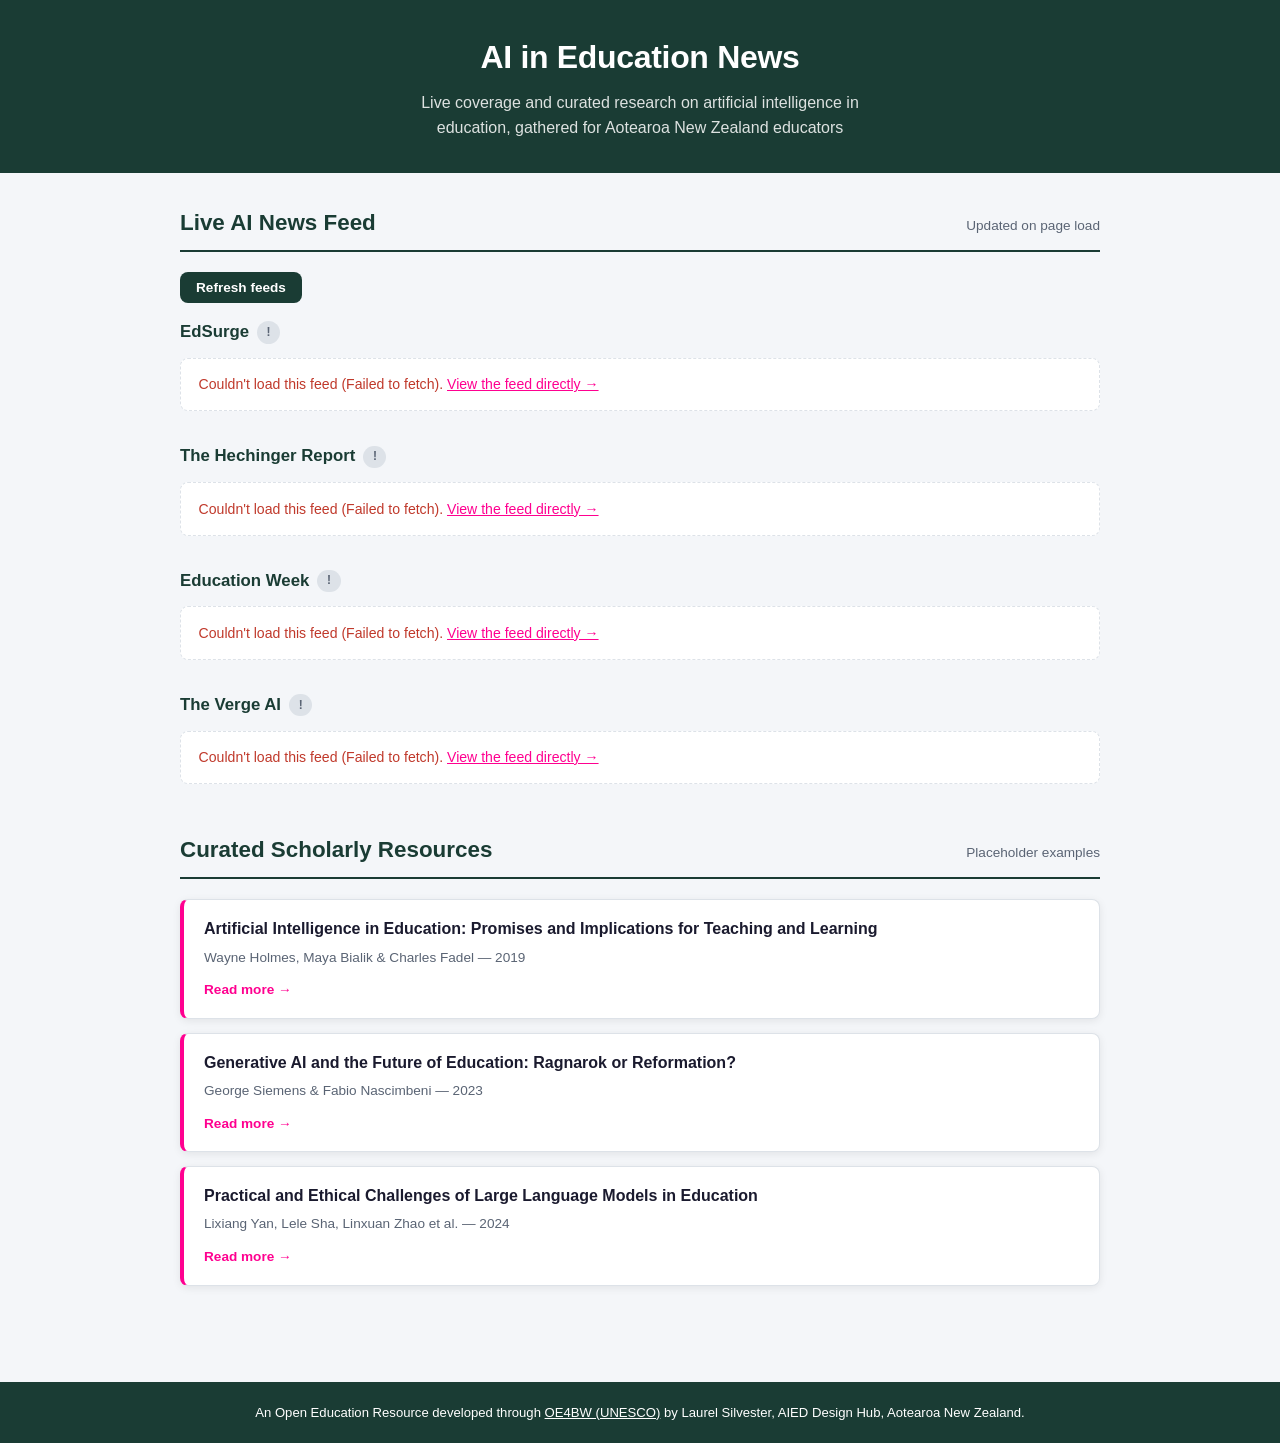
==== ai-news.html @ e760ace3 "Remove back to matchmaker link from AI news page" ====
<!DOCTYPE html>
<html lang="en">
<head>
<meta charset="UTF-8" />
<meta name="viewport" content="width=device-width, initial-scale=1.0" />
<title>AIED Design Hub: AI in Education News</title>
<style>
  *, *::before, *::after {
    box-sizing: border-box;
    margin: 0;
    padding: 0;
  }

  :root {
    --primary:       #1a3c34;
    --primary-hover: #234f45;
    --accent:        #ff0090;
    --accent-hover:  #d1007a;
    --bg:            #f4f6f9;
    --card-bg:       #ffffff;
    --text:          #1a1a2e;
    --text-muted:    #5a6474;
    --border:        #dde2e8;
    --radius:        8px;
    --shadow:        0 2px 8px rgba(0, 0, 0, 0.08);
  }

  body {
    font-family: -apple-system, BlinkMacSystemFont, "Segoe UI", Roboto, sans-serif;
    background: var(--bg);
    color: var(--text);
    line-height: 1.6;
    min-height: 100vh;
    display: flex;
    flex-direction: column;
  }

  /* === Header === */
  header {
    background: var(--primary);
    color: white;
    padding: 2rem 1.25rem;
    text-align: center;
  }

  .header-inner {
    max-width: 960px;
    margin: 0 auto;
  }

  h1 {
    font-size: 2rem;
    font-weight: 700;
    letter-spacing: -0.01em;
    margin-bottom: 0.4rem;
  }

  .tagline {
    font-size: 1rem;
    opacity: 0.85;
    max-width: 56ch;
    margin: 0 auto;
  }

  /* === Main === */
  main {
    max-width: 960px;
    width: 100%;
    margin: 0 auto;
    padding: 2rem 1.25rem 3rem;
    flex: 1;
  }

  section.block {
    margin-bottom: 3rem;
  }

  .block-header {
    display: flex;
    align-items: baseline;
    justify-content: space-between;
    flex-wrap: wrap;
    gap: 0.5rem;
    margin-bottom: 1.25rem;
    border-bottom: 2px solid var(--primary);
    padding-bottom: 0.6rem;
  }

  .block-header h2 {
    font-size: 1.4rem;
    color: var(--primary);
  }

  .block-sub {
    font-size: 0.85rem;
    color: var(--text-muted);
  }

  /* === Feed status === */
  .feed-status {
    font-size: 0.85rem;
    color: var(--text-muted);
    margin-bottom: 1rem;
  }

  .refresh-btn {
    background: var(--primary);
    color: white;
    border: none;
    border-radius: var(--radius);
    padding: 0.5rem 1rem;
    font-size: 0.85rem;
    font-weight: 600;
    cursor: pointer;
    transition: background 0.15s;
  }

  .refresh-btn:hover {
    background: var(--primary-hover);
  }

  .refresh-btn:disabled {
    opacity: 0.6;
    cursor: default;
  }

  /* === Source groups === */
  .source-group {
    margin-bottom: 2rem;
  }

  .source-title {
    font-size: 1.05rem;
    font-weight: 700;
    color: var(--primary);
    margin-bottom: 0.75rem;
    display: flex;
    align-items: center;
    gap: 0.5rem;
  }

  .source-count {
    font-size: 0.75rem;
    font-weight: 600;
    color: var(--text-muted);
    background: var(--border);
    border-radius: 999px;
    padding: 0.1rem 0.6rem;
  }

  .article-list {
    display: flex;
    flex-direction: column;
    gap: 0.75rem;
  }

  .article-card {
    background: var(--card-bg);
    border: 1px solid var(--border);
    border-radius: var(--radius);
    box-shadow: var(--shadow);
    padding: 1rem 1.25rem;
  }

  .article-title {
    font-size: 1rem;
    font-weight: 600;
    margin-bottom: 0.35rem;
  }

  .article-title a {
    color: var(--text);
    text-decoration: none;
  }

  .article-title a:hover {
    color: var(--accent);
    text-decoration: underline;
  }

  .article-meta {
    display: flex;
    flex-wrap: wrap;
    gap: 0.6rem;
    font-size: 0.78rem;
    color: var(--text-muted);
  }

  .article-source {
    font-weight: 600;
    color: var(--primary);
  }

  .article-link {
    font-size: 0.85rem;
    font-weight: 600;
    color: var(--accent);
    text-decoration: none;
  }

  .article-link:hover {
    text-decoration: underline;
  }

  .feed-error, .feed-loading {
    font-size: 0.88rem;
    color: var(--text-muted);
    background: var(--card-bg);
    border: 1px dashed var(--border);
    border-radius: var(--radius);
    padding: 0.9rem 1.1rem;
  }

  .feed-error {
    color: #c0392b;
  }

  .feed-error a {
    color: var(--accent);
  }

  /* === Curated resources === */
  .resource-list {
    display: flex;
    flex-direction: column;
    gap: 0.85rem;
  }

  .resource-card {
    background: var(--card-bg);
    border: 1px solid var(--border);
    border-left: 4px solid var(--accent);
    border-radius: var(--radius);
    box-shadow: var(--shadow);
    padding: 1rem 1.25rem;
  }

  .resource-title {
    font-size: 1rem;
    font-weight: 700;
    margin-bottom: 0.3rem;
  }

  .resource-meta {
    font-size: 0.85rem;
    color: var(--text-muted);
    margin-bottom: 0.5rem;
  }

  .resource-link {
    font-size: 0.85rem;
    font-weight: 600;
    color: var(--accent);
    text-decoration: none;
  }

  .resource-link:hover {
    text-decoration: underline;
  }

  .placeholder-note {
    font-size: 0.8rem;
    color: var(--text-muted);
    margin-top: 0.75rem;
    font-style: italic;
  }

  /* === Footer === */
  footer {
    background: var(--primary);
    color: white;
    text-align: center;
    padding: 1.25rem;
    font-size: 0.82rem;
  }

  footer a {
    color: white;
  }

  .back-link {
    display: inline-block;
    margin-top: 0.5rem;
  }
</style>
</head>
<body>
  <header>
    <div class="header-inner">
      <h1>AI in Education News</h1>
      <p class="tagline">Live coverage and curated research on artificial intelligence in education, gathered for Aotearoa New Zealand educators</p>
    </div>
  </header>

  <main>
    <section class="block" aria-label="Live AI news feed">
      <div class="block-header">
        <h2>Live AI News Feed</h2>
        <span class="block-sub">Updated on page load</span>
      </div>
      <div class="feed-status" id="feed-status">
        <button class="refresh-btn" id="refresh-btn" type="button">Refresh feeds</button>
      </div>
      <div id="feeds-container"></div>
    </section>

    <section class="block" aria-label="Curated scholarly resources">
      <div class="block-header">
        <h2>Curated Scholarly Resources</h2>
        <span class="block-sub">Placeholder examples</span>
      </div>
      <div class="resource-list">
        <article class="resource-card">
          <h3 class="resource-title">Artificial Intelligence in Education: Promises and Implications for Teaching and Learning</h3>
          <p class="resource-meta">Wayne Holmes, Maya Bialik &amp; Charles Fadel — 2019</p>
          <a class="resource-link" href="https://www.researchgate.net/publication/338236306" target="_blank" rel="noopener noreferrer">Read more &rarr;</a>
        </article>
        <article class="resource-card">
          <h3 class="resource-title">Generative AI and the Future of Education: Ragnarok or Reformation?</h3>
          <p class="resource-meta">George Siemens &amp; Fabio Nascimbeni — 2023</p>
          <a class="resource-link" href="https://doi.org/10.1007/s10758-023-09652-3" target="_blank" rel="noopener noreferrer">Read more &rarr;</a>
        </article>
        <article class="resource-card">
          <h3 class="resource-title">Practical and Ethical Challenges of Large Language Models in Education</h3>
          <p class="resource-meta">Lixiang Yan, Lele Sha, Linxuan Zhao et al. — 2024</p>
          <a class="resource-link" href="https://doi.org/10.1111/bjet.13370" target="_blank" rel="noopener noreferrer">Read more &rarr;</a>
        </article>
      </div>
    </section>
  </main>

  <footer>
    <p>
      An Open Education Resource developed through
      <a href="https://www.oe4bw.org" target="_blank" rel="noopener noreferrer">OE4BW (UNESCO)</a>
      by Laurel Silvester, AIED Design Hub, Aotearoa New Zealand.
    </p>
  </footer>

  <script>
    const RSS2JSON_ENDPOINT = "https://api.rss2json.com/v1/api.json?rss_url=";
    const ARTICLES_PER_SOURCE = 5;

    const FEEDS = [
      { name: "EdSurge", url: "https://www.edsurge.com/articles_rss" },
      { name: "The Hechinger Report", url: "https://hechingerreport.org/feed/" },
      { name: "Education Week", url: "https://www.edweek.org/feed.rss" },
      { name: "The Verge AI", url: "https://www.theverge.com/rss/ai-artificial-intelligence/index.xml" }
    ];

    const container = document.getElementById("feeds-container");
    const statusEl = document.getElementById("feed-status");
    const refreshBtn = document.getElementById("refresh-btn");

    function escapeHtml(str) {
      const div = document.createElement("div");
      div.textContent = str || "";
      return div.innerHTML;
    }

    function formatDate(pubDate) {
      const d = new Date(pubDate);
      if (isNaN(d.getTime())) return "";
      return d.toLocaleDateString("en-NZ", { day: "numeric", month: "short", year: "numeric" });
    }

    function renderSourcePlaceholder(source) {
      const group = document.createElement("div");
      group.className = "source-group";
      group.id = `source-${cssId(source.name)}`;
      group.innerHTML = `
        <div class="source-title">${escapeHtml(source.name)} <span class="source-count" data-count>&hellip;</span></div>
        <div class="feed-loading" data-state>Loading latest articles&hellip;</div>
      `;
      return group;
    }

    function cssId(name) {
      return name.toLowerCase().replace(/[^a-z0-9]+/g, "-");
    }

    async function loadFeed(source) {
      const group = document.getElementById(`source-${cssId(source.name)}`);
      const stateEl = group.querySelector("[data-state]");
      const countEl = group.querySelector("[data-count]");

      try {
        const apiUrl = RSS2JSON_ENDPOINT + encodeURIComponent(source.url);
        const res = await fetch(apiUrl);
        if (!res.ok) throw new Error(`HTTP ${res.status}`);
        const data = await res.json();

        if (data.status !== "ok" || !Array.isArray(data.items)) {
          throw new Error(data.message || "Feed unavailable");
        }

        const items = data.items.slice(0, ARTICLES_PER_SOURCE);

        if (items.length === 0) {
          stateEl.className = "feed-error";
          stateEl.textContent = "No articles found in this feed right now.";
          countEl.textContent = "0";
          return;
        }

        countEl.textContent = String(items.length);

        const list = document.createElement("div");
        list.className = "article-list";
        list.innerHTML = items.map(item => `
          <article class="article-card">
            <h3 class="article-title"><a href="${escapeHtml(item.link)}" target="_blank" rel="noopener noreferrer">${escapeHtml(item.title)}</a></h3>
            <div class="article-meta">
              <span class="article-source">${escapeHtml(source.name)}</span>
              <span>${escapeHtml(formatDate(item.pubDate))}</span>
              <a class="article-link" href="${escapeHtml(item.link)}" target="_blank" rel="noopener noreferrer">Read more &rarr;</a>
            </div>
          </article>
        `).join("");

        stateEl.replaceWith(list);
      } catch (err) {
        countEl.textContent = "!";
        stateEl.className = "feed-error";
        stateEl.innerHTML = `Couldn't load this feed (${escapeHtml(err.message)}). <a href="${escapeHtml(source.url)}" target="_blank" rel="noopener noreferrer">View the feed directly &rarr;</a>`;
      }
    }

    async function loadAllFeeds() {
      refreshBtn.disabled = true;
      refreshBtn.textContent = "Loading…";
      container.innerHTML = "";

      FEEDS.forEach(source => container.appendChild(renderSourcePlaceholder(source)));

      await Promise.all(FEEDS.map(loadFeed));

      refreshBtn.disabled = false;
      refreshBtn.textContent = "Refresh feeds";
    }

    refreshBtn.addEventListener("click", loadAllFeeds);
    window.addEventListener("DOMContentLoaded", loadAllFeeds);
  </script>
</body>
</html>
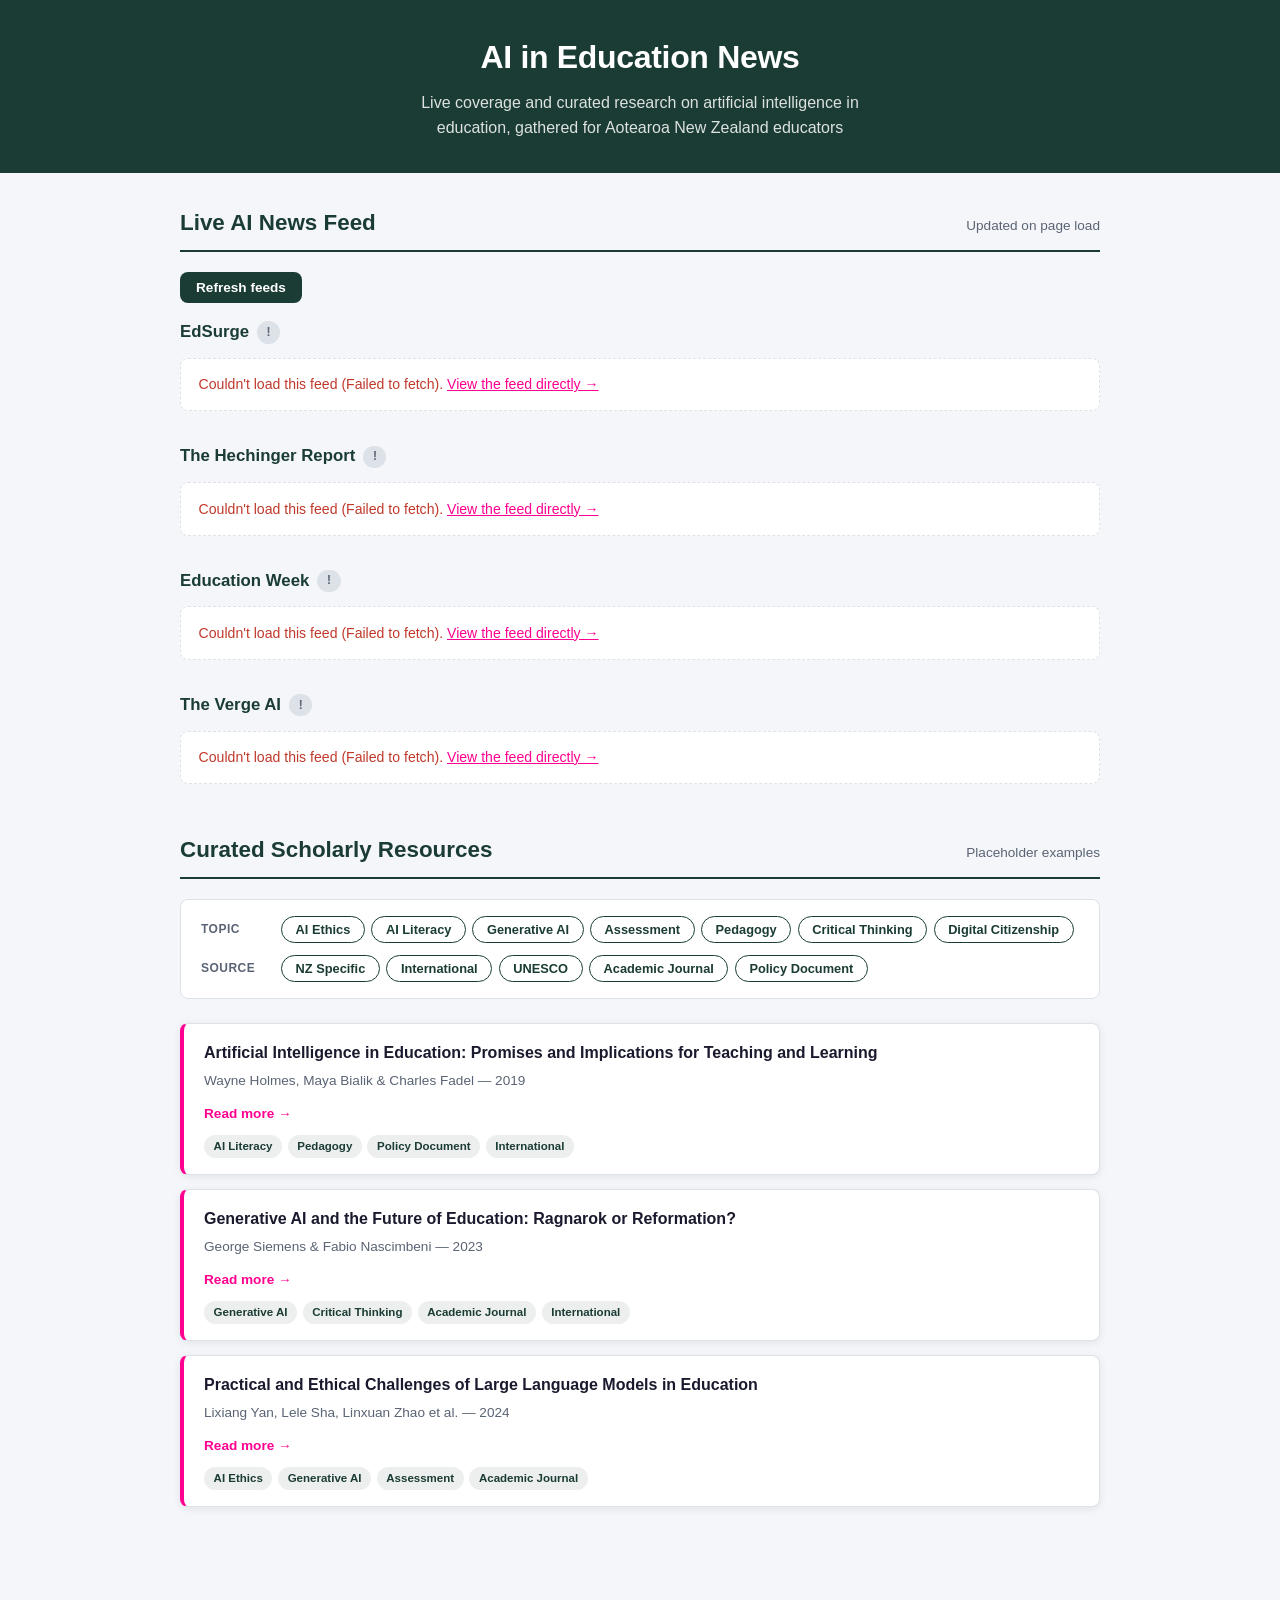
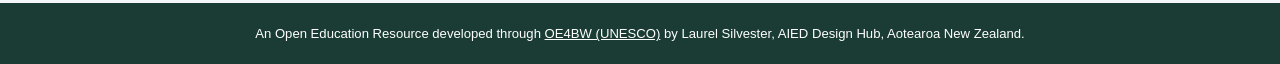
==== commit ea4fdb62: "Add tag-based filter to scholarly resources" ====
--- a/ai-news.html
+++ b/ai-news.html
@@ -220,6 +220,78 @@
   }
 
   /* === Curated resources === */
+  .tag-filter-bar {
+    background: var(--card-bg);
+    border: 1px solid var(--border);
+    border-radius: var(--radius);
+    padding: 1rem 1.25rem;
+    margin-bottom: 1.5rem;
+    display: flex;
+    flex-direction: column;
+    gap: 0.75rem;
+  }
+
+  .tag-group {
+    display: flex;
+    flex-wrap: wrap;
+    align-items: center;
+    gap: 0.5rem;
+  }
+
+  .tag-group-label {
+    font-size: 0.75rem;
+    font-weight: 700;
+    color: var(--text-muted);
+    text-transform: uppercase;
+    letter-spacing: 0.04em;
+    min-width: 4.5rem;
+  }
+
+  .tag-buttons {
+    display: flex;
+    flex-wrap: wrap;
+    gap: 0.4rem;
+  }
+
+  .tag-btn {
+    background: white;
+    border: 1.5px solid var(--primary);
+    color: var(--primary);
+    border-radius: 999px;
+    padding: 0.3rem 0.85rem;
+    font-size: 0.8rem;
+    font-weight: 600;
+    cursor: pointer;
+    transition: background 0.15s, color 0.15s, border-color 0.15s;
+  }
+
+  .tag-btn:hover {
+    background: rgba(26, 60, 52, 0.08);
+  }
+
+  .tag-btn.active {
+    background: var(--accent);
+    border-color: var(--accent);
+    color: white;
+  }
+
+  .tag-btn.active:hover {
+    background: var(--accent-hover);
+    border-color: var(--accent-hover);
+  }
+
+  .clear-tags-btn {
+    align-self: flex-start;
+    background: none;
+    border: none;
+    color: var(--accent);
+    font-size: 0.8rem;
+    font-weight: 600;
+    cursor: pointer;
+    padding: 0;
+    text-decoration: underline;
+  }
+
   .resource-list {
     display: flex;
     flex-direction: column;
@@ -258,11 +330,29 @@
     text-decoration: underline;
   }
 
-  .placeholder-note {
-    font-size: 0.8rem;
-    color: var(--text-muted);
-    margin-top: 0.75rem;
-    font-style: italic;
+  .resource-tags {
+    display: flex;
+    flex-wrap: wrap;
+    gap: 0.35rem;
+    margin-top: 0.6rem;
+  }
+
+  .resource-tag {
+    font-size: 0.72rem;
+    font-weight: 600;
+    color: var(--primary);
+    background: rgba(26, 60, 52, 0.08);
+    border-radius: 999px;
+    padding: 0.15rem 0.6rem;
+  }
+
+  .no-resources {
+    font-size: 0.88rem;
+    color: var(--text-muted);
+    background: var(--card-bg);
+    border: 1px dashed var(--border);
+    border-radius: var(--radius);
+    padding: 0.9rem 1.1rem;
   }
 
   /* === Footer === */
@@ -276,11 +366,6 @@
 
   footer a {
     color: white;
-  }
-
-  .back-link {
-    display: inline-block;
-    margin-top: 0.5rem;
   }
 </style>
 </head>
@@ -309,23 +394,19 @@
         <h2>Curated Scholarly Resources</h2>
         <span class="block-sub">Placeholder examples</span>
       </div>
-      <div class="resource-list">
-        <article class="resource-card">
-          <h3 class="resource-title">Artificial Intelligence in Education: Promises and Implications for Teaching and Learning</h3>
-          <p class="resource-meta">Wayne Holmes, Maya Bialik &amp; Charles Fadel — 2019</p>
-          <a class="resource-link" href="https://www.researchgate.net/publication/338236306" target="_blank" rel="noopener noreferrer">Read more &rarr;</a>
-        </article>
-        <article class="resource-card">
-          <h3 class="resource-title">Generative AI and the Future of Education: Ragnarok or Reformation?</h3>
-          <p class="resource-meta">George Siemens &amp; Fabio Nascimbeni — 2023</p>
-          <a class="resource-link" href="https://doi.org/10.1007/s10758-023-09652-3" target="_blank" rel="noopener noreferrer">Read more &rarr;</a>
-        </article>
-        <article class="resource-card">
-          <h3 class="resource-title">Practical and Ethical Challenges of Large Language Models in Education</h3>
-          <p class="resource-meta">Lixiang Yan, Lele Sha, Linxuan Zhao et al. — 2024</p>
-          <a class="resource-link" href="https://doi.org/10.1111/bjet.13370" target="_blank" rel="noopener noreferrer">Read more &rarr;</a>
-        </article>
+      <div class="tag-filter-bar" aria-label="Filter resources by tag">
+        <div class="tag-group">
+          <span class="tag-group-label">Topic</span>
+          <div class="tag-buttons" id="topic-tag-buttons"></div>
+        </div>
+        <div class="tag-group">
+          <span class="tag-group-label">Source</span>
+          <div class="tag-buttons" id="source-tag-buttons"></div>
+        </div>
+        <button class="clear-tags-btn" id="clear-tags-btn" type="button" hidden>Clear filters</button>
       </div>
+      <div class="resource-list" id="resource-list"></div>
+      <p class="no-resources" id="no-resources" hidden>No resources match the selected tags.</p>
     </section>
   </main>
 
@@ -441,6 +522,91 @@
 
     refreshBtn.addEventListener("click", loadAllFeeds);
     window.addEventListener("DOMContentLoaded", loadAllFeeds);
+
+    // === Curated scholarly resources: tag filtering ===
+    const TOPIC_TAGS = ["AI Ethics", "AI Literacy", "Generative AI", "Assessment", "Pedagogy", "Critical Thinking", "Digital Citizenship"];
+    const SOURCE_TAGS = ["NZ Specific", "International", "UNESCO", "Academic Journal", "Policy Document"];
+
+    const RESOURCES = [
+      {
+        title: "Artificial Intelligence in Education: Promises and Implications for Teaching and Learning",
+        meta: "Wayne Holmes, Maya Bialik & Charles Fadel — 2019",
+        link: "https://www.researchgate.net/publication/338236306",
+        tags: ["AI Literacy", "Pedagogy", "Policy Document", "International"]
+      },
+      {
+        title: "Generative AI and the Future of Education: Ragnarok or Reformation?",
+        meta: "George Siemens & Fabio Nascimbeni — 2023",
+        link: "https://doi.org/10.1007/s10758-023-09652-3",
+        tags: ["Generative AI", "Critical Thinking", "Academic Journal", "International"]
+      },
+      {
+        title: "Practical and Ethical Challenges of Large Language Models in Education",
+        meta: "Lixiang Yan, Lele Sha, Linxuan Zhao et al. — 2024",
+        link: "https://doi.org/10.1111/bjet.13370",
+        tags: ["AI Ethics", "Generative AI", "Assessment", "Academic Journal"]
+      }
+    ];
+
+    const selectedTags = new Set();
+    const resourceListEl = document.getElementById("resource-list");
+    const noResourcesEl = document.getElementById("no-resources");
+    const clearTagsBtn = document.getElementById("clear-tags-btn");
+
+    function renderTagButtons(containerId, tags) {
+      const el = document.getElementById(containerId);
+      el.innerHTML = tags.map(tag => `
+        <button type="button" class="tag-btn" data-tag="${escapeHtml(tag)}">${escapeHtml(tag)}</button>
+      `).join("");
+      el.querySelectorAll(".tag-btn").forEach(btn => {
+        btn.addEventListener("click", () => toggleTag(btn.dataset.tag));
+      });
+    }
+
+    function toggleTag(tag) {
+      if (selectedTags.has(tag)) {
+        selectedTags.delete(tag);
+      } else {
+        selectedTags.add(tag);
+      }
+      updateTagButtonStates();
+      renderResources();
+    }
+
+    function updateTagButtonStates() {
+      document.querySelectorAll(".tag-btn").forEach(btn => {
+        btn.classList.toggle("active", selectedTags.has(btn.dataset.tag));
+      });
+      clearTagsBtn.hidden = selectedTags.size === 0;
+    }
+
+    function renderResources() {
+      const filtered = selectedTags.size === 0
+        ? RESOURCES
+        : RESOURCES.filter(r => r.tags.some(tag => selectedTags.has(tag)));
+
+      noResourcesEl.hidden = filtered.length > 0;
+      resourceListEl.innerHTML = filtered.map(r => `
+        <article class="resource-card">
+          <h3 class="resource-title">${escapeHtml(r.title)}</h3>
+          <p class="resource-meta">${escapeHtml(r.meta)}</p>
+          <a class="resource-link" href="${escapeHtml(r.link)}" target="_blank" rel="noopener noreferrer">Read more &rarr;</a>
+          <div class="resource-tags">
+            ${r.tags.map(tag => `<span class="resource-tag">${escapeHtml(tag)}</span>`).join("")}
+          </div>
+        </article>
+      `).join("");
+    }
+
+    clearTagsBtn.addEventListener("click", () => {
+      selectedTags.clear();
+      updateTagButtonStates();
+      renderResources();
+    });
+
+    renderTagButtons("topic-tag-buttons", TOPIC_TAGS);
+    renderTagButtons("source-tag-buttons", SOURCE_TAGS);
+    renderResources();
   </script>
 </body>
 </html>
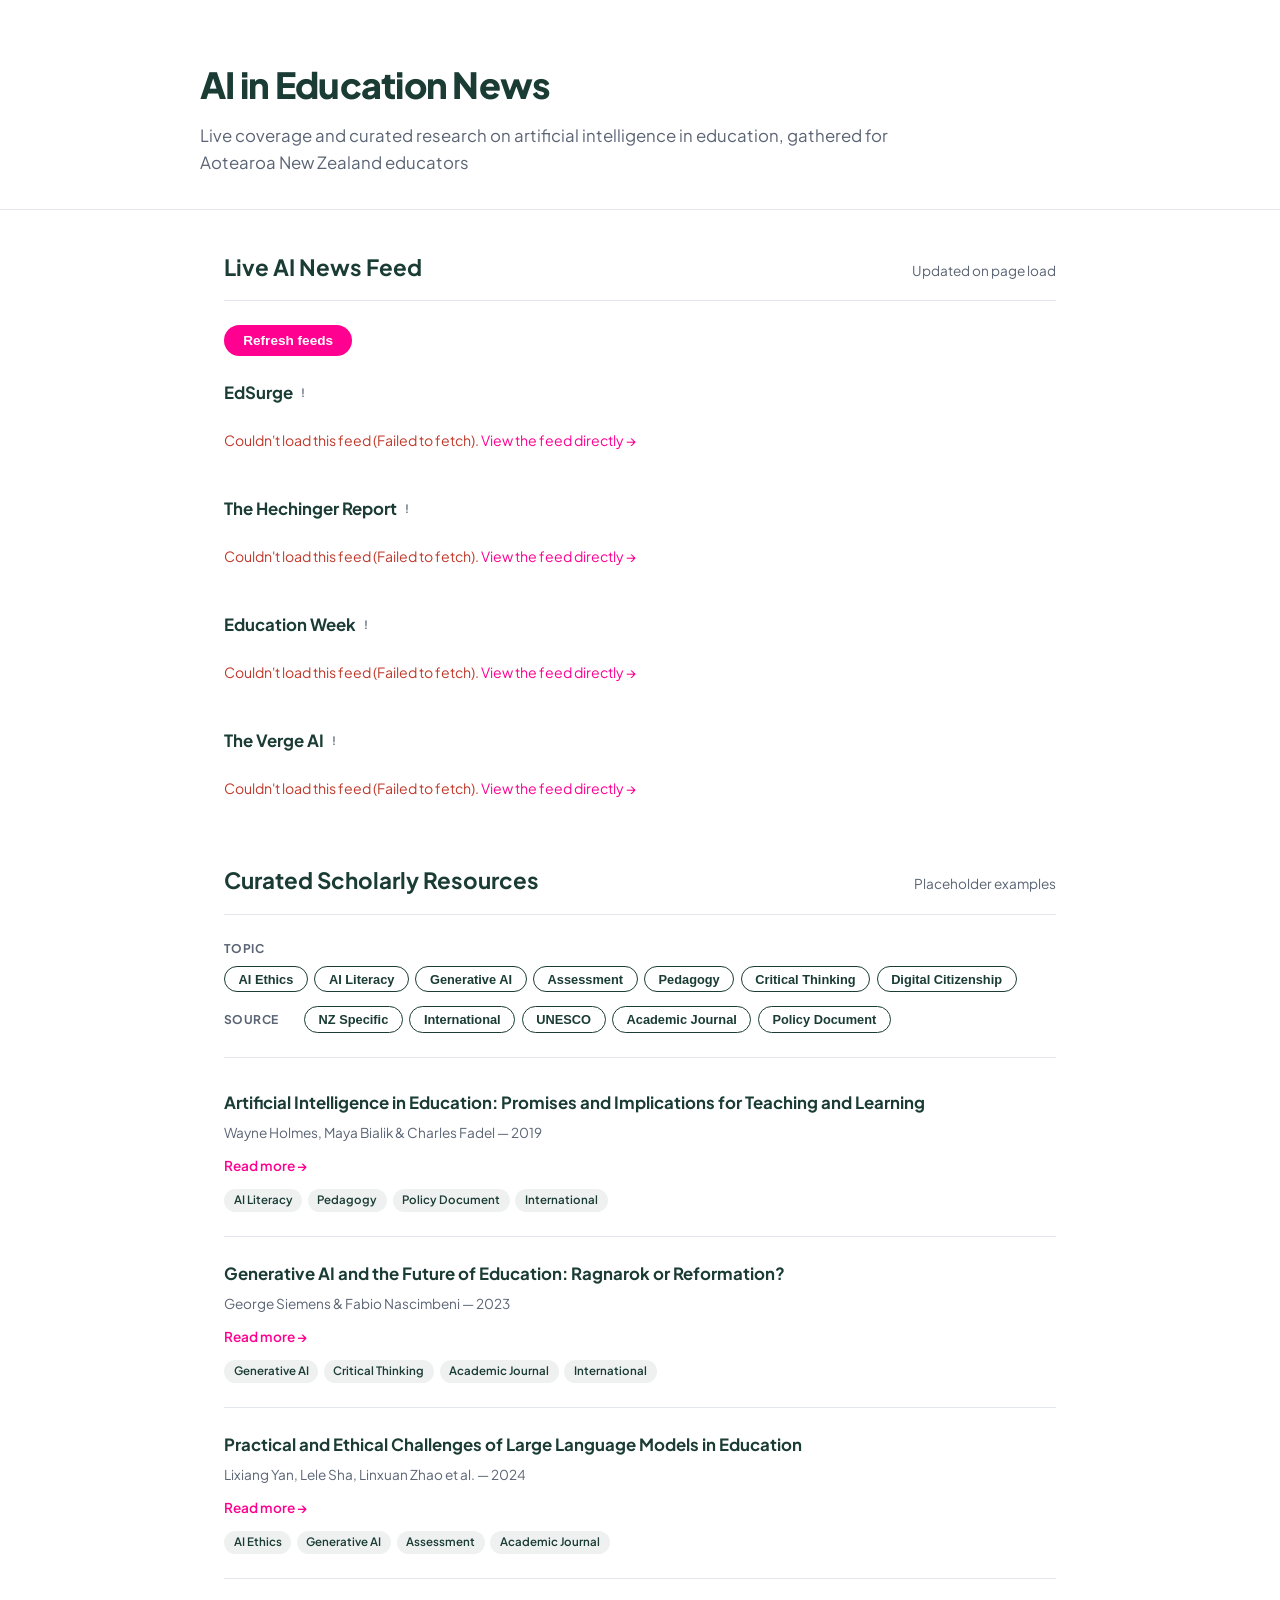
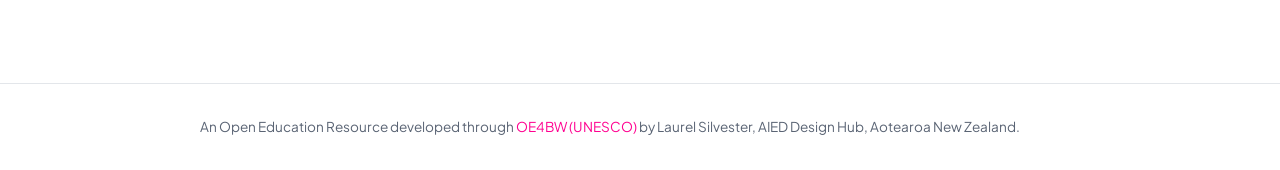
==== commit 75b47774: "Redesign site with minimal, less AI-generated look across all pages" ====
--- a/ai-news.html
+++ b/ai-news.html
@@ -4,6 +4,9 @@
 <meta charset="UTF-8" />
 <meta name="viewport" content="width=device-width, initial-scale=1.0" />
 <title>AIED Design Hub: AI in Education News</title>
+<link rel="preconnect" href="https://fonts.googleapis.com" />
+<link rel="preconnect" href="https://fonts.gstatic.com" crossorigin />
+<link href="https://fonts.googleapis.com/css2?family=Plus+Jakarta+Sans:wght@400;500;600;700;800&display=swap" rel="stylesheet" />
 <style>
   *, *::before, *::after {
     box-sizing: border-box;
@@ -16,17 +19,15 @@
     --primary-hover: #234f45;
     --accent:        #ff0090;
     --accent-hover:  #d1007a;
-    --bg:            #f4f6f9;
-    --card-bg:       #ffffff;
+    --bg:            #ffffff;
     --text:          #1a1a2e;
     --text-muted:    #5a6474;
-    --border:        #dde2e8;
-    --radius:        8px;
-    --shadow:        0 2px 8px rgba(0, 0, 0, 0.08);
+    --divider:       #e3e6ea;
+    --font: "Plus Jakarta Sans", -apple-system, BlinkMacSystemFont, "Segoe UI", Roboto, sans-serif;
   }
 
   body {
-    font-family: -apple-system, BlinkMacSystemFont, "Segoe UI", Roboto, sans-serif;
+    font-family: var(--font);
     background: var(--bg);
     color: var(--text);
     line-height: 1.6;
@@ -35,44 +36,54 @@
     flex-direction: column;
   }
 
+  a {
+    color: var(--accent);
+    text-decoration: none;
+  }
+
+  a:hover,
+  a:focus {
+    color: var(--accent-hover);
+    text-decoration: underline;
+  }
+
   /* === Header === */
   header {
-    background: var(--primary);
-    color: white;
-    padding: 2rem 1.25rem;
-    text-align: center;
+    background: var(--bg);
+    padding: 3.5rem 1.5rem 2rem;
+    border-bottom: 1px solid var(--divider);
   }
 
   .header-inner {
-    max-width: 960px;
+    max-width: 880px;
     margin: 0 auto;
   }
 
   h1 {
-    font-size: 2rem;
-    font-weight: 700;
-    letter-spacing: -0.01em;
-    margin-bottom: 0.4rem;
+    font-size: 2.25rem;
+    font-weight: 800;
+    letter-spacing: -0.02em;
+    color: var(--primary);
+    margin-bottom: 0.6rem;
   }
 
   .tagline {
-    font-size: 1rem;
-    opacity: 0.85;
-    max-width: 56ch;
-    margin: 0 auto;
+    font-size: 1.05rem;
+    color: var(--text-muted);
+    max-width: 62ch;
   }
 
   /* === Main === */
   main {
-    max-width: 960px;
+    max-width: 880px;
     width: 100%;
     margin: 0 auto;
-    padding: 2rem 1.25rem 3rem;
+    padding: 2.5rem 1.5rem 3rem;
     flex: 1;
   }
 
   section.block {
-    margin-bottom: 3rem;
+    margin-bottom: 3.5rem;
   }
 
   .block-header {
@@ -81,13 +92,14 @@
     justify-content: space-between;
     flex-wrap: wrap;
     gap: 0.5rem;
-    margin-bottom: 1.25rem;
-    border-bottom: 2px solid var(--primary);
-    padding-bottom: 0.6rem;
+    margin-bottom: 1.5rem;
+    border-bottom: 1px solid var(--divider);
+    padding-bottom: 0.9rem;
   }
 
   .block-header h2 {
     font-size: 1.4rem;
+    font-weight: 700;
     color: var(--primary);
   }
 
@@ -98,25 +110,23 @@
 
   /* === Feed status === */
   .feed-status {
-    font-size: 0.85rem;
-    color: var(--text-muted);
-    margin-bottom: 1rem;
+    margin-bottom: 1.5rem;
   }
 
   .refresh-btn {
-    background: var(--primary);
+    background: var(--accent);
     color: white;
     border: none;
-    border-radius: var(--radius);
-    padding: 0.5rem 1rem;
+    border-radius: 999px;
+    padding: 0.5rem 1.2rem;
     font-size: 0.85rem;
-    font-weight: 600;
+    font-weight: 700;
     cursor: pointer;
     transition: background 0.15s;
   }
 
   .refresh-btn:hover {
-    background: var(--primary-hover);
+    background: var(--accent-hover);
   }
 
   .refresh-btn:disabled {
@@ -126,40 +136,33 @@
 
   /* === Source groups === */
   .source-group {
-    margin-bottom: 2rem;
+    margin-bottom: 2.25rem;
   }
 
   .source-title {
     font-size: 1.05rem;
     font-weight: 700;
     color: var(--primary);
-    margin-bottom: 0.75rem;
+    margin-bottom: 0.9rem;
     display: flex;
     align-items: center;
     gap: 0.5rem;
   }
 
   .source-count {
-    font-size: 0.75rem;
-    font-weight: 600;
-    color: var(--text-muted);
-    background: var(--border);
-    border-radius: 999px;
-    padding: 0.1rem 0.6rem;
+    font-size: 0.72rem;
+    font-weight: 600;
+    color: var(--text-muted);
   }
 
   .article-list {
     display: flex;
     flex-direction: column;
-    gap: 0.75rem;
   }
 
   .article-card {
-    background: var(--card-bg);
-    border: 1px solid var(--border);
-    border-radius: var(--radius);
-    box-shadow: var(--shadow);
-    padding: 1rem 1.25rem;
+    padding: 0.9rem 0;
+    border-bottom: 1px solid var(--divider);
   }
 
   .article-title {
@@ -170,12 +173,10 @@
 
   .article-title a {
     color: var(--text);
-    text-decoration: none;
   }
 
   .article-title a:hover {
     color: var(--accent);
-    text-decoration: underline;
   }
 
   .article-meta {
@@ -194,41 +195,26 @@
   .article-link {
     font-size: 0.85rem;
     font-weight: 600;
-    color: var(--accent);
-    text-decoration: none;
-  }
-
-  .article-link:hover {
-    text-decoration: underline;
   }
 
   .feed-error, .feed-loading {
     font-size: 0.88rem;
     color: var(--text-muted);
-    background: var(--card-bg);
-    border: 1px dashed var(--border);
-    border-radius: var(--radius);
-    padding: 0.9rem 1.1rem;
+    padding: 0.5rem 0;
   }
 
   .feed-error {
     color: #c0392b;
   }
 
-  .feed-error a {
-    color: var(--accent);
-  }
-
   /* === Curated resources === */
   .tag-filter-bar {
-    background: var(--card-bg);
-    border: 1px solid var(--border);
-    border-radius: var(--radius);
-    padding: 1rem 1.25rem;
-    margin-bottom: 1.5rem;
+    padding-bottom: 1.5rem;
+    margin-bottom: 0.5rem;
+    border-bottom: 1px solid var(--divider);
     display: flex;
     flex-direction: column;
-    gap: 0.75rem;
+    gap: 0.85rem;
   }
 
   .tag-group {
@@ -295,22 +281,18 @@
   .resource-list {
     display: flex;
     flex-direction: column;
-    gap: 0.85rem;
   }
 
   .resource-card {
-    background: var(--card-bg);
-    border: 1px solid var(--border);
-    border-left: 4px solid var(--accent);
-    border-radius: var(--radius);
-    box-shadow: var(--shadow);
-    padding: 1rem 1.25rem;
+    padding: 1.5rem 0;
+    border-bottom: 1px solid var(--divider);
   }
 
   .resource-title {
-    font-size: 1rem;
+    font-size: 1.05rem;
     font-weight: 700;
-    margin-bottom: 0.3rem;
+    color: var(--primary);
+    margin-bottom: 0.35rem;
   }
 
   .resource-meta {
@@ -322,50 +304,41 @@
   .resource-link {
     font-size: 0.85rem;
     font-weight: 600;
-    color: var(--accent);
-    text-decoration: none;
-  }
-
-  .resource-link:hover {
-    text-decoration: underline;
   }
 
   .resource-tags {
     display: flex;
     flex-wrap: wrap;
     gap: 0.35rem;
-    margin-top: 0.6rem;
+    margin-top: 0.7rem;
   }
 
   .resource-tag {
     font-size: 0.72rem;
     font-weight: 600;
     color: var(--primary);
-    background: rgba(26, 60, 52, 0.08);
+    background: rgba(26, 60, 52, 0.07);
     border-radius: 999px;
     padding: 0.15rem 0.6rem;
   }
 
   .no-resources {
-    font-size: 0.88rem;
-    color: var(--text-muted);
-    background: var(--card-bg);
-    border: 1px dashed var(--border);
-    border-radius: var(--radius);
-    padding: 0.9rem 1.1rem;
+    font-size: 0.9rem;
+    color: var(--text-muted);
+    padding: 1.5rem 0;
   }
 
   /* === Footer === */
   footer {
-    background: var(--primary);
-    color: white;
-    text-align: center;
-    padding: 1.25rem;
-    font-size: 0.82rem;
-  }
-
-  footer a {
-    color: white;
+    padding: 2rem 1.5rem;
+    font-size: 0.85rem;
+    color: var(--text-muted);
+    border-top: 1px solid var(--divider);
+  }
+
+  footer p {
+    max-width: 880px;
+    margin: 0 auto;
   }
 </style>
 </head>
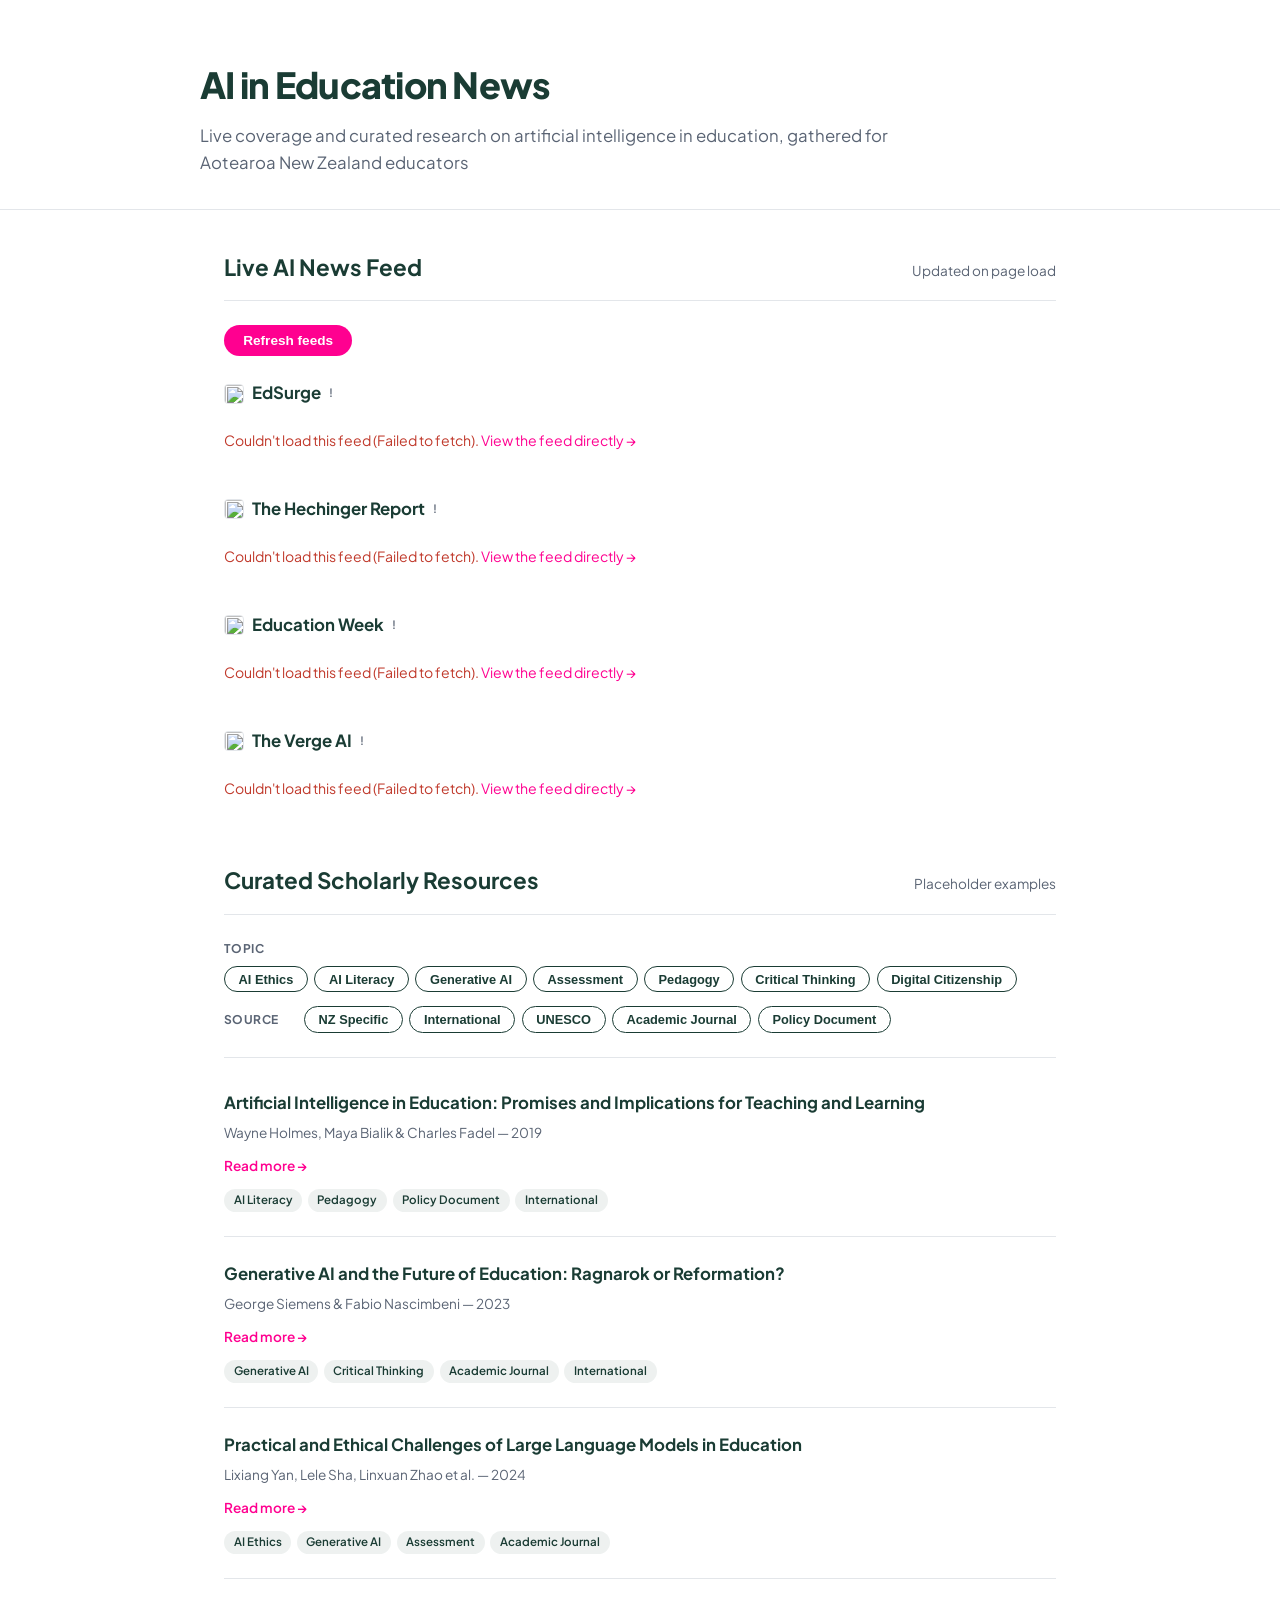
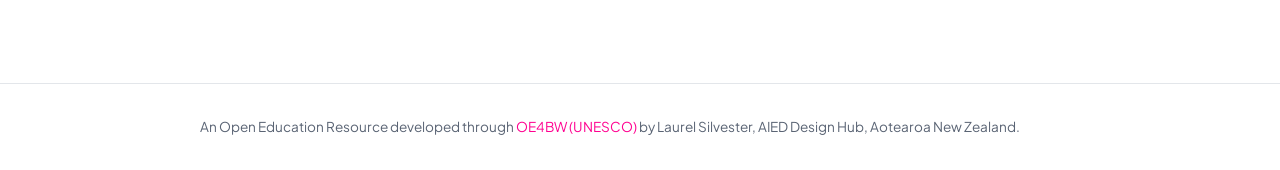
==== commit 14241b27: "Add source favicons to AI news feed" ====
--- a/ai-news.html
+++ b/ai-news.html
@@ -147,6 +147,16 @@
     display: flex;
     align-items: center;
     gap: 0.5rem;
+  }
+
+  .source-favicon {
+    width: 20px;
+    height: 20px;
+    border-radius: 4px;
+    border: 1px solid var(--divider);
+    background: var(--bg);
+    flex-shrink: 0;
+    object-fit: contain;
   }
 
   .source-count {
@@ -396,10 +406,10 @@
     const ARTICLES_PER_SOURCE = 5;
 
     const FEEDS = [
-      { name: "EdSurge", url: "https://www.edsurge.com/articles_rss" },
-      { name: "The Hechinger Report", url: "https://hechingerreport.org/feed/" },
-      { name: "Education Week", url: "https://www.edweek.org/feed.rss" },
-      { name: "The Verge AI", url: "https://www.theverge.com/rss/ai-artificial-intelligence/index.xml" }
+      { name: "EdSurge", url: "https://www.edsurge.com/articles_rss", domain: "edsurge.com" },
+      { name: "The Hechinger Report", url: "https://hechingerreport.org/feed/", domain: "hechingerreport.org" },
+      { name: "Education Week", url: "https://www.edweek.org/feed.rss", domain: "edweek.org" },
+      { name: "The Verge AI", url: "https://www.theverge.com/rss/ai-artificial-intelligence/index.xml", domain: "theverge.com" }
     ];
 
     const container = document.getElementById("feeds-container");
@@ -423,7 +433,7 @@
       group.className = "source-group";
       group.id = `source-${cssId(source.name)}`;
       group.innerHTML = `
-        <div class="source-title">${escapeHtml(source.name)} <span class="source-count" data-count>&hellip;</span></div>
+        <div class="source-title"><img class="source-favicon" src="https://www.google.com/s2/favicons?domain=${encodeURIComponent(source.domain)}&sz=32" width="32" height="32" alt="" loading="lazy" /> ${escapeHtml(source.name)} <span class="source-count" data-count>&hellip;</span></div>
         <div class="feed-loading" data-state>Loading latest articles&hellip;</div>
       `;
       return group;
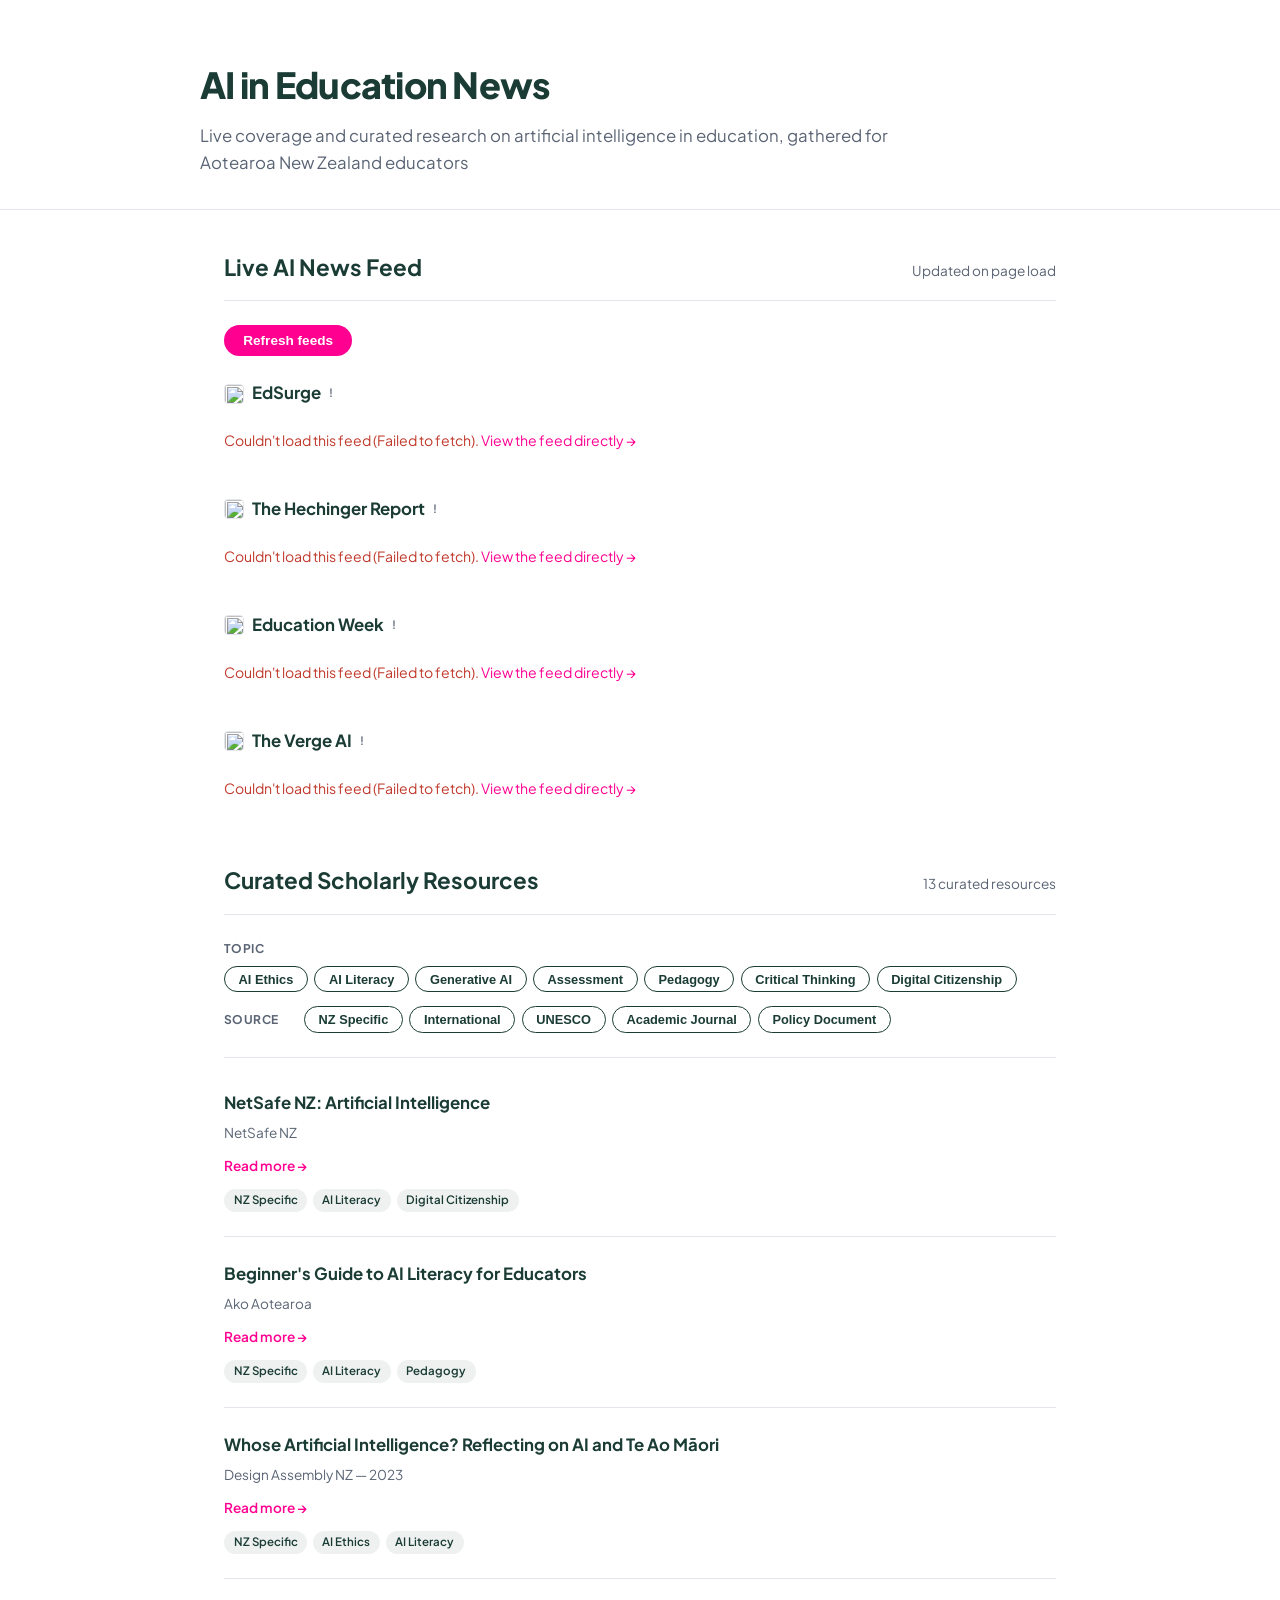
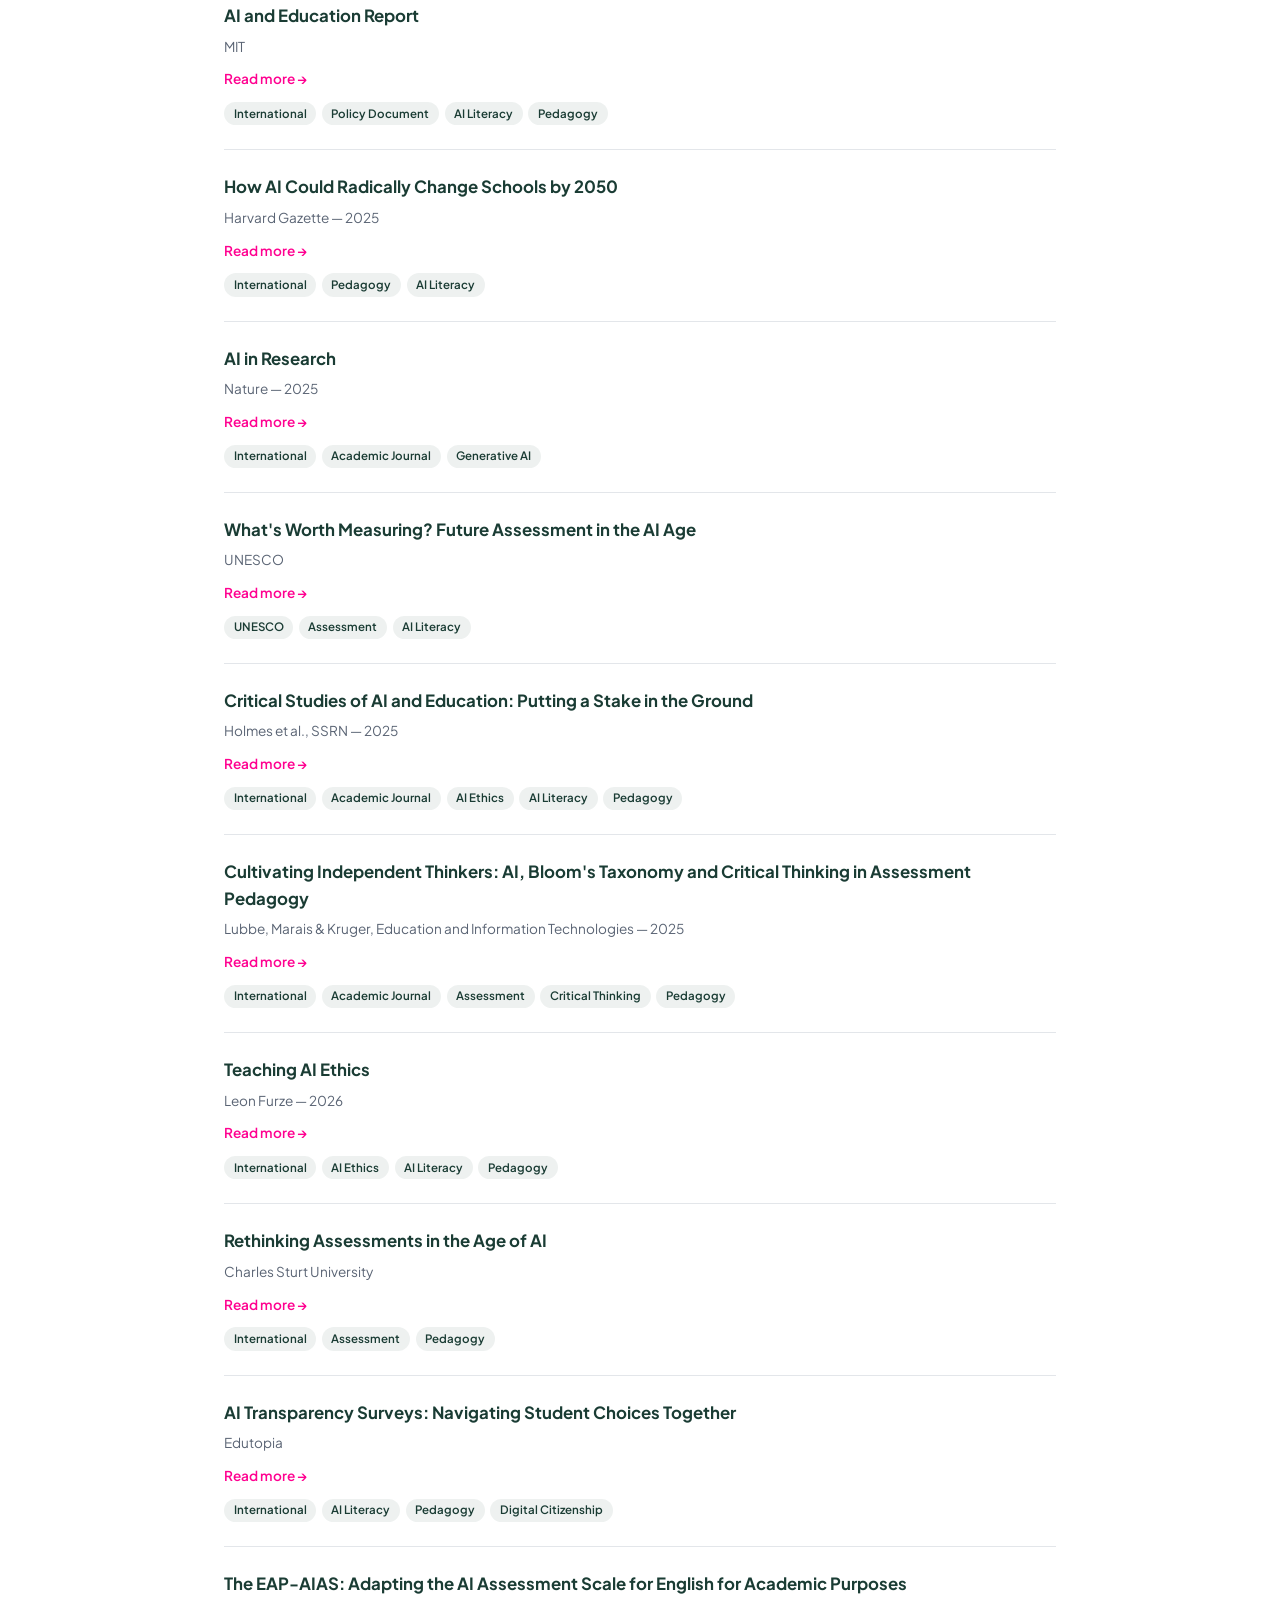
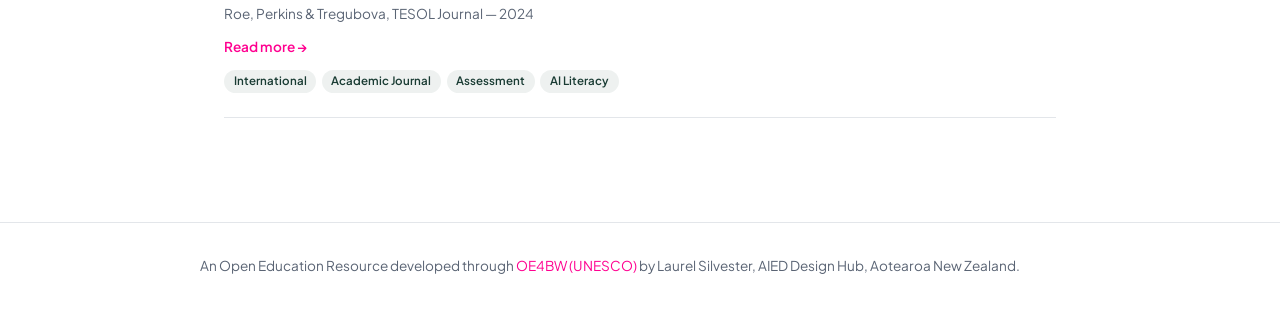
==== commit bac9d888: "Replace placeholder scholarly resources with real curated resources" ====
--- a/ai-news.html
+++ b/ai-news.html
@@ -375,7 +375,7 @@
     <section class="block" aria-label="Curated scholarly resources">
       <div class="block-header">
         <h2>Curated Scholarly Resources</h2>
-        <span class="block-sub">Placeholder examples</span>
+        <span class="block-sub">13 curated resources</span>
       </div>
       <div class="tag-filter-bar" aria-label="Filter resources by tag">
         <div class="tag-group">
@@ -512,22 +512,82 @@
 
     const RESOURCES = [
       {
-        title: "Artificial Intelligence in Education: Promises and Implications for Teaching and Learning",
-        meta: "Wayne Holmes, Maya Bialik & Charles Fadel — 2019",
-        link: "https://www.researchgate.net/publication/338236306",
-        tags: ["AI Literacy", "Pedagogy", "Policy Document", "International"]
-      },
-      {
-        title: "Generative AI and the Future of Education: Ragnarok or Reformation?",
-        meta: "George Siemens & Fabio Nascimbeni — 2023",
-        link: "https://doi.org/10.1007/s10758-023-09652-3",
-        tags: ["Generative AI", "Critical Thinking", "Academic Journal", "International"]
-      },
-      {
-        title: "Practical and Ethical Challenges of Large Language Models in Education",
-        meta: "Lixiang Yan, Lele Sha, Linxuan Zhao et al. — 2024",
-        link: "https://doi.org/10.1111/bjet.13370",
-        tags: ["AI Ethics", "Generative AI", "Assessment", "Academic Journal"]
+        title: "NetSafe NZ: Artificial Intelligence",
+        meta: "NetSafe NZ",
+        link: "https://netsafe.org.nz/artificial-intelligence",
+        tags: ["NZ Specific", "AI Literacy", "Digital Citizenship"]
+      },
+      {
+        title: "Beginner's Guide to AI Literacy for Educators",
+        meta: "Ako Aotearoa",
+        link: "https://ako.ac.nz/programmes-and-services/collections/artificial-intelligence-ai-in-tertiary-education/practical-tips/beginners-guide-to-ai-literacy-for-educators",
+        tags: ["NZ Specific", "AI Literacy", "Pedagogy"]
+      },
+      {
+        title: "Whose Artificial Intelligence? Reflecting on AI and Te Ao Māori",
+        meta: "Design Assembly NZ — 2023",
+        link: "https://designassembly.org.nz/2023/05/08/whose-artificial-intelligence-reflecting-on-the-intersection-of-ai-and-te-ao-maori/",
+        tags: ["NZ Specific", "AI Ethics", "AI Literacy"]
+      },
+      {
+        title: "AI and Education Report",
+        meta: "MIT",
+        link: "https://aiandeducation.mit.edu/report/",
+        tags: ["International", "Policy Document", "AI Literacy", "Pedagogy"]
+      },
+      {
+        title: "How AI Could Radically Change Schools by 2050",
+        meta: "Harvard Gazette — 2025",
+        link: "https://news.harvard.edu/gazette/story/2025/09/how-ai-could-radically-change-schools-by-2050/",
+        tags: ["International", "Pedagogy", "AI Literacy"]
+      },
+      {
+        title: "AI in Research",
+        meta: "Nature — 2025",
+        link: "https://www.nature.com/articles/d41586-025-03570-y",
+        tags: ["International", "Academic Journal", "Generative AI"]
+      },
+      {
+        title: "What's Worth Measuring? Future Assessment in the AI Age",
+        meta: "UNESCO",
+        link: "https://www.unesco.org/en/articles/whats-worth-measuring-future-assessment-ai-age",
+        tags: ["UNESCO", "Assessment", "AI Literacy"]
+      },
+      {
+        title: "Critical Studies of AI and Education: Putting a Stake in the Ground",
+        meta: "Holmes et al., SSRN — 2025",
+        link: "https://papers.ssrn.com/sol3/papers.cfm?abstract_id=5391793",
+        tags: ["International", "Academic Journal", "AI Ethics", "AI Literacy", "Pedagogy"]
+      },
+      {
+        title: "Cultivating Independent Thinkers: AI, Bloom's Taxonomy and Critical Thinking in Assessment Pedagogy",
+        meta: "Lubbe, Marais & Kruger, Education and Information Technologies — 2025",
+        link: "https://link.springer.com/article/10.1007/s10639-025-13476-x",
+        tags: ["International", "Academic Journal", "Assessment", "Critical Thinking", "Pedagogy"]
+      },
+      {
+        title: "Teaching AI Ethics",
+        meta: "Leon Furze — 2026",
+        link: "https://leonfurze.com/wp-content/uploads/2026/02/Teaching_AI_Ethics_PDF_Version_A4_compressed.pdf",
+        tags: ["International", "AI Ethics", "AI Literacy", "Pedagogy"]
+      },
+      {
+        title: "Rethinking Assessments in the Age of AI",
+        meta: "Charles Sturt University",
+        link: "https://www.csu.edu.au/division/learning-teaching/assessments/assessment-and-artificial-intelligence/rethinking-assessments",
+        tags: ["International", "Assessment", "Pedagogy"]
+      },
+      {
+        title: "AI Transparency Surveys: Navigating Student Choices Together",
+        meta: "Edutopia",
+        link: "https://www.edutopia.org/article/ai-transparency-surveys-tool-navigating-student-choices-together",
+        tags: ["International", "AI Literacy", "Pedagogy", "Digital Citizenship"]
+      },
+      {
+        title: "The EAP-AIAS: Adapting the AI Assessment Scale for English for Academic Purposes",
+        meta: "Roe, Perkins & Tregubova, TESOL Journal — 2024",
+        link: "https://doi.org/10.1002/tesj.70122",
+        tags: ["International", "Academic Journal", "Assessment", "AI Literacy"]
       }
     ];
 
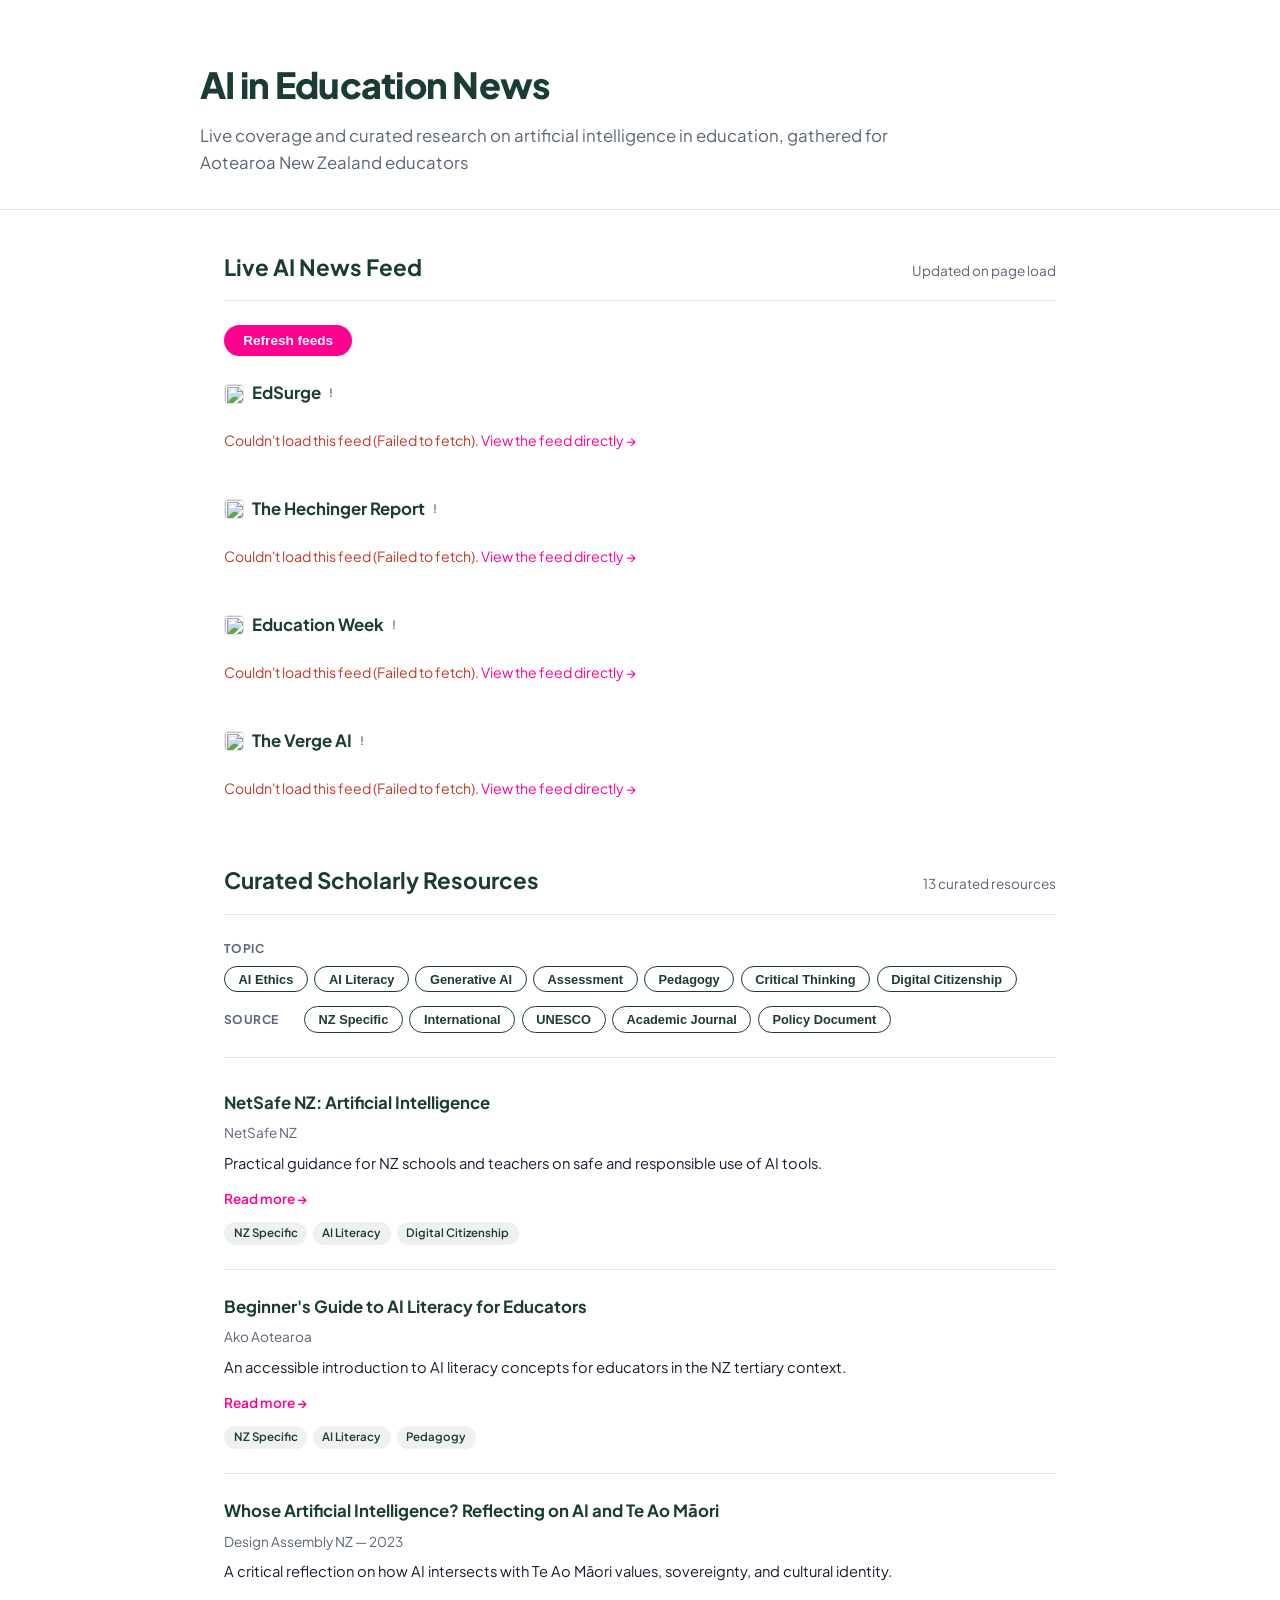
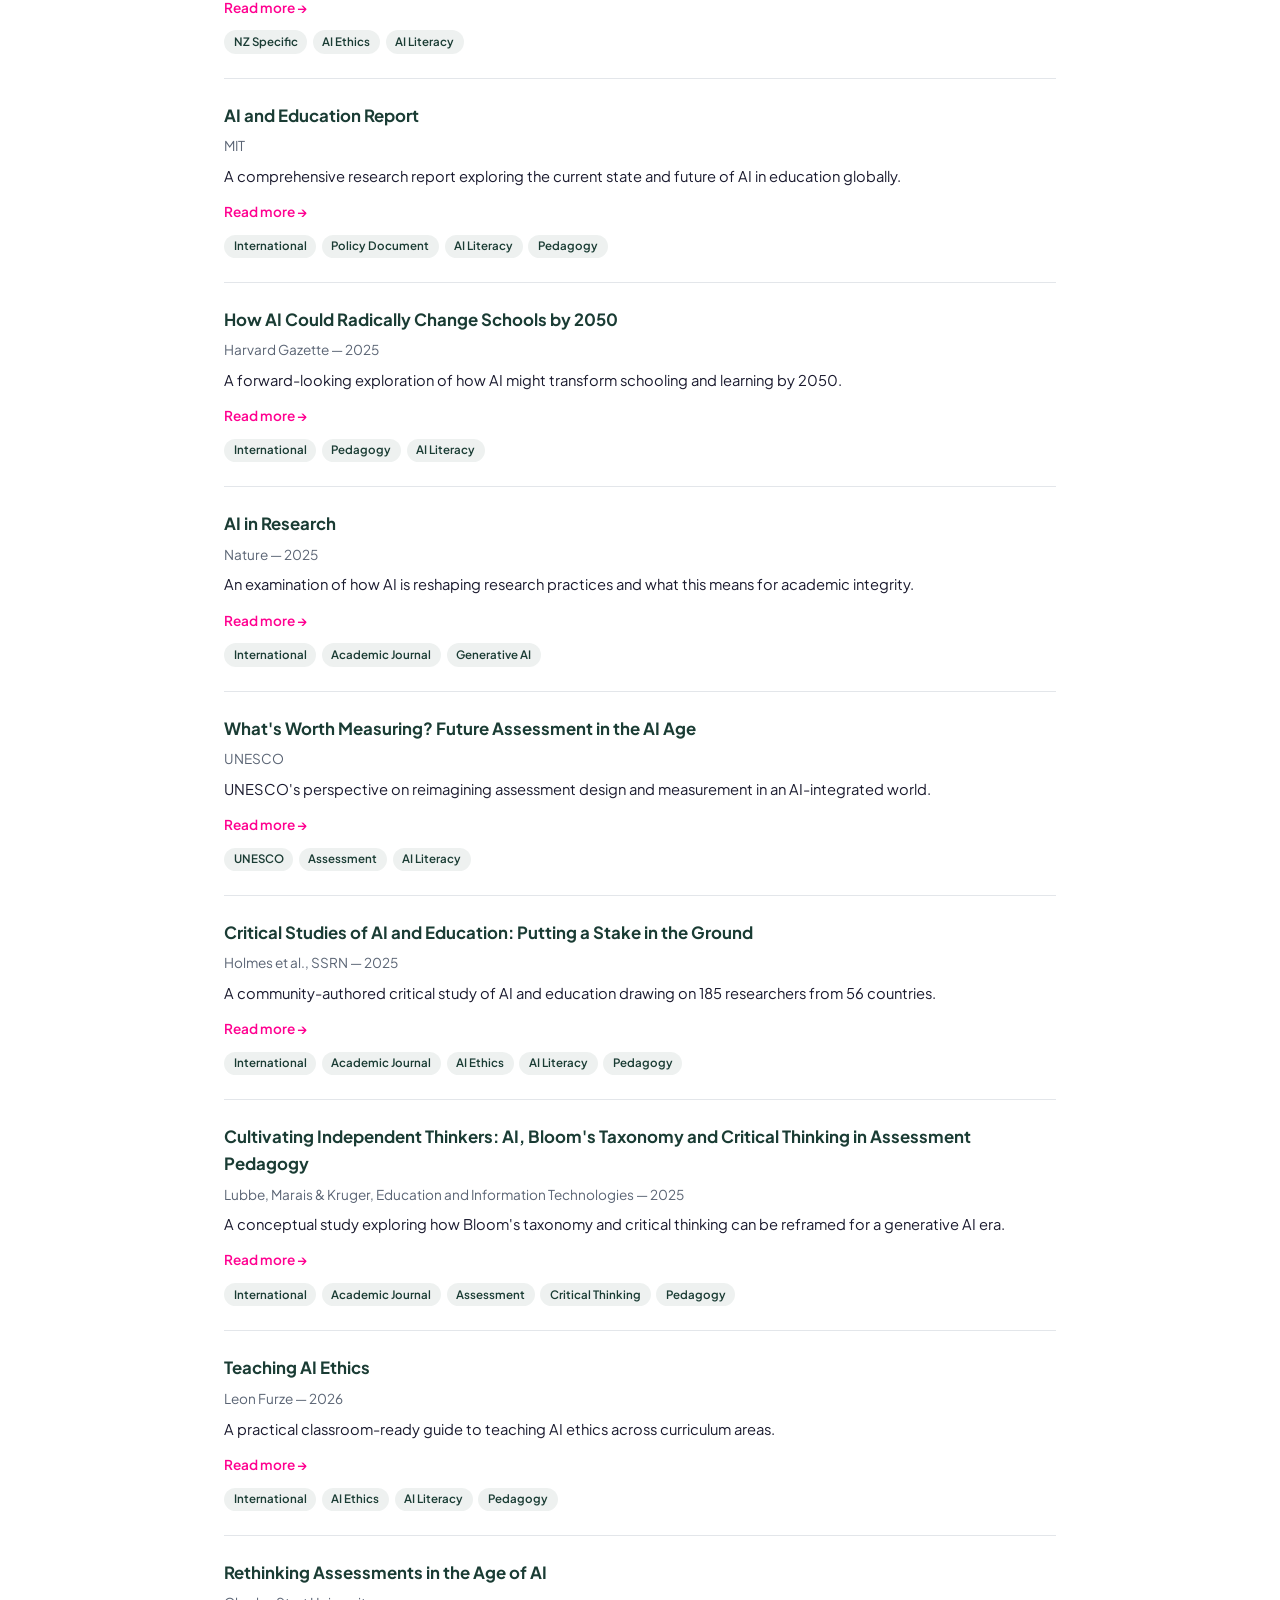
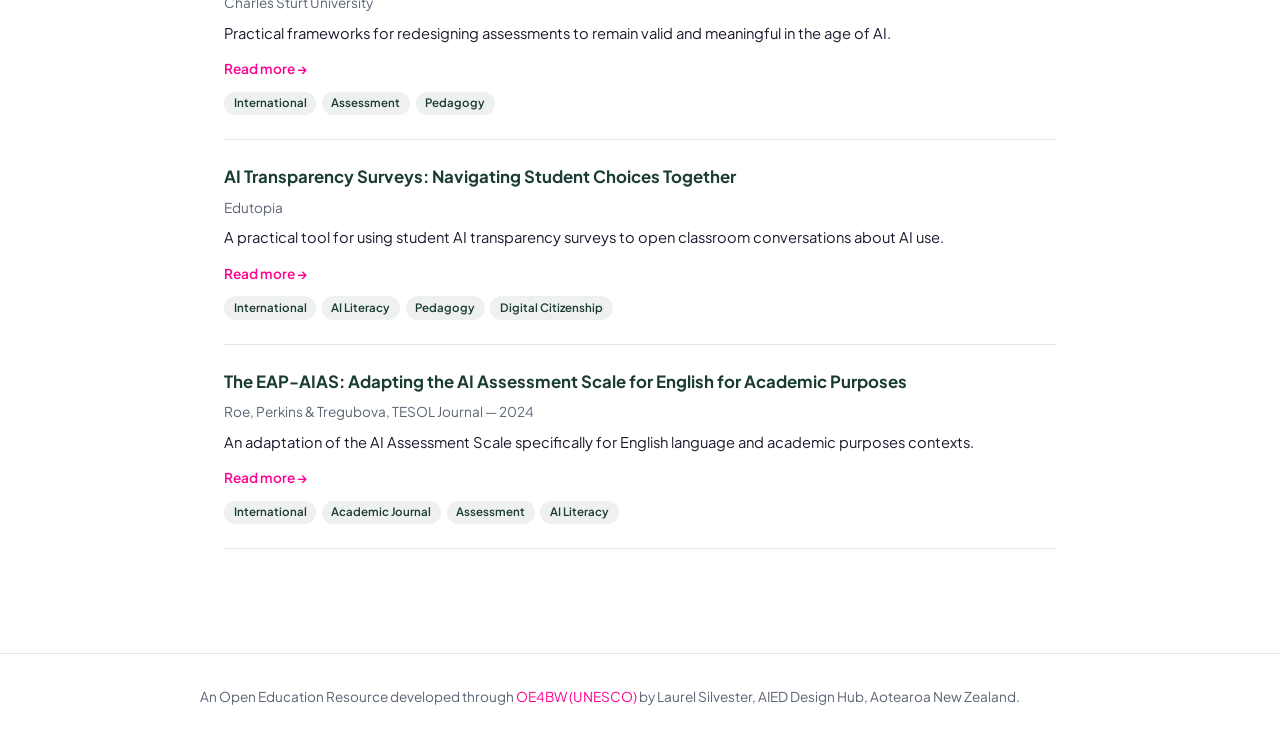
==== commit a806f3e5: "Add one-sentence description blurbs to scholarly resource cards" ====
--- a/ai-news.html
+++ b/ai-news.html
@@ -309,6 +309,12 @@
     font-size: 0.85rem;
     color: var(--text-muted);
     margin-bottom: 0.5rem;
+  }
+
+  .resource-description {
+    font-size: 0.92rem;
+    color: var(--text);
+    margin-bottom: 0.6rem;
   }
 
   .resource-link {
@@ -514,78 +520,91 @@
       {
         title: "NetSafe NZ: Artificial Intelligence",
         meta: "NetSafe NZ",
+        description: "Practical guidance for NZ schools and teachers on safe and responsible use of AI tools.",
         link: "https://netsafe.org.nz/artificial-intelligence",
         tags: ["NZ Specific", "AI Literacy", "Digital Citizenship"]
       },
       {
         title: "Beginner's Guide to AI Literacy for Educators",
         meta: "Ako Aotearoa",
+        description: "An accessible introduction to AI literacy concepts for educators in the NZ tertiary context.",
         link: "https://ako.ac.nz/programmes-and-services/collections/artificial-intelligence-ai-in-tertiary-education/practical-tips/beginners-guide-to-ai-literacy-for-educators",
         tags: ["NZ Specific", "AI Literacy", "Pedagogy"]
       },
       {
         title: "Whose Artificial Intelligence? Reflecting on AI and Te Ao Māori",
         meta: "Design Assembly NZ — 2023",
+        description: "A critical reflection on how AI intersects with Te Ao Māori values, sovereignty, and cultural identity.",
         link: "https://designassembly.org.nz/2023/05/08/whose-artificial-intelligence-reflecting-on-the-intersection-of-ai-and-te-ao-maori/",
         tags: ["NZ Specific", "AI Ethics", "AI Literacy"]
       },
       {
         title: "AI and Education Report",
         meta: "MIT",
+        description: "A comprehensive research report exploring the current state and future of AI in education globally.",
         link: "https://aiandeducation.mit.edu/report/",
         tags: ["International", "Policy Document", "AI Literacy", "Pedagogy"]
       },
       {
         title: "How AI Could Radically Change Schools by 2050",
         meta: "Harvard Gazette — 2025",
+        description: "A forward-looking exploration of how AI might transform schooling and learning by 2050.",
         link: "https://news.harvard.edu/gazette/story/2025/09/how-ai-could-radically-change-schools-by-2050/",
         tags: ["International", "Pedagogy", "AI Literacy"]
       },
       {
         title: "AI in Research",
         meta: "Nature — 2025",
+        description: "An examination of how AI is reshaping research practices and what this means for academic integrity.",
         link: "https://www.nature.com/articles/d41586-025-03570-y",
         tags: ["International", "Academic Journal", "Generative AI"]
       },
       {
         title: "What's Worth Measuring? Future Assessment in the AI Age",
         meta: "UNESCO",
+        description: "UNESCO's perspective on reimagining assessment design and measurement in an AI-integrated world.",
         link: "https://www.unesco.org/en/articles/whats-worth-measuring-future-assessment-ai-age",
         tags: ["UNESCO", "Assessment", "AI Literacy"]
       },
       {
         title: "Critical Studies of AI and Education: Putting a Stake in the Ground",
         meta: "Holmes et al., SSRN — 2025",
+        description: "A community-authored critical study of AI and education drawing on 185 researchers from 56 countries.",
         link: "https://papers.ssrn.com/sol3/papers.cfm?abstract_id=5391793",
         tags: ["International", "Academic Journal", "AI Ethics", "AI Literacy", "Pedagogy"]
       },
       {
         title: "Cultivating Independent Thinkers: AI, Bloom's Taxonomy and Critical Thinking in Assessment Pedagogy",
         meta: "Lubbe, Marais & Kruger, Education and Information Technologies — 2025",
+        description: "A conceptual study exploring how Bloom's taxonomy and critical thinking can be reframed for a generative AI era.",
         link: "https://link.springer.com/article/10.1007/s10639-025-13476-x",
         tags: ["International", "Academic Journal", "Assessment", "Critical Thinking", "Pedagogy"]
       },
       {
         title: "Teaching AI Ethics",
         meta: "Leon Furze — 2026",
+        description: "A practical classroom-ready guide to teaching AI ethics across curriculum areas.",
         link: "https://leonfurze.com/wp-content/uploads/2026/02/Teaching_AI_Ethics_PDF_Version_A4_compressed.pdf",
         tags: ["International", "AI Ethics", "AI Literacy", "Pedagogy"]
       },
       {
         title: "Rethinking Assessments in the Age of AI",
         meta: "Charles Sturt University",
+        description: "Practical frameworks for redesigning assessments to remain valid and meaningful in the age of AI.",
         link: "https://www.csu.edu.au/division/learning-teaching/assessments/assessment-and-artificial-intelligence/rethinking-assessments",
         tags: ["International", "Assessment", "Pedagogy"]
       },
       {
         title: "AI Transparency Surveys: Navigating Student Choices Together",
         meta: "Edutopia",
+        description: "A practical tool for using student AI transparency surveys to open classroom conversations about AI use.",
         link: "https://www.edutopia.org/article/ai-transparency-surveys-tool-navigating-student-choices-together",
         tags: ["International", "AI Literacy", "Pedagogy", "Digital Citizenship"]
       },
       {
         title: "The EAP-AIAS: Adapting the AI Assessment Scale for English for Academic Purposes",
         meta: "Roe, Perkins & Tregubova, TESOL Journal — 2024",
+        description: "An adaptation of the AI Assessment Scale specifically for English language and academic purposes contexts.",
         link: "https://doi.org/10.1002/tesj.70122",
         tags: ["International", "Academic Journal", "Assessment", "AI Literacy"]
       }
@@ -633,6 +652,7 @@
         <article class="resource-card">
           <h3 class="resource-title">${escapeHtml(r.title)}</h3>
           <p class="resource-meta">${escapeHtml(r.meta)}</p>
+          <p class="resource-description">${escapeHtml(r.description)}</p>
           <a class="resource-link" href="${escapeHtml(r.link)}" target="_blank" rel="noopener noreferrer">Read more &rarr;</a>
           <div class="resource-tags">
             ${r.tags.map(tag => `<span class="resource-tag">${escapeHtml(tag)}</span>`).join("")}
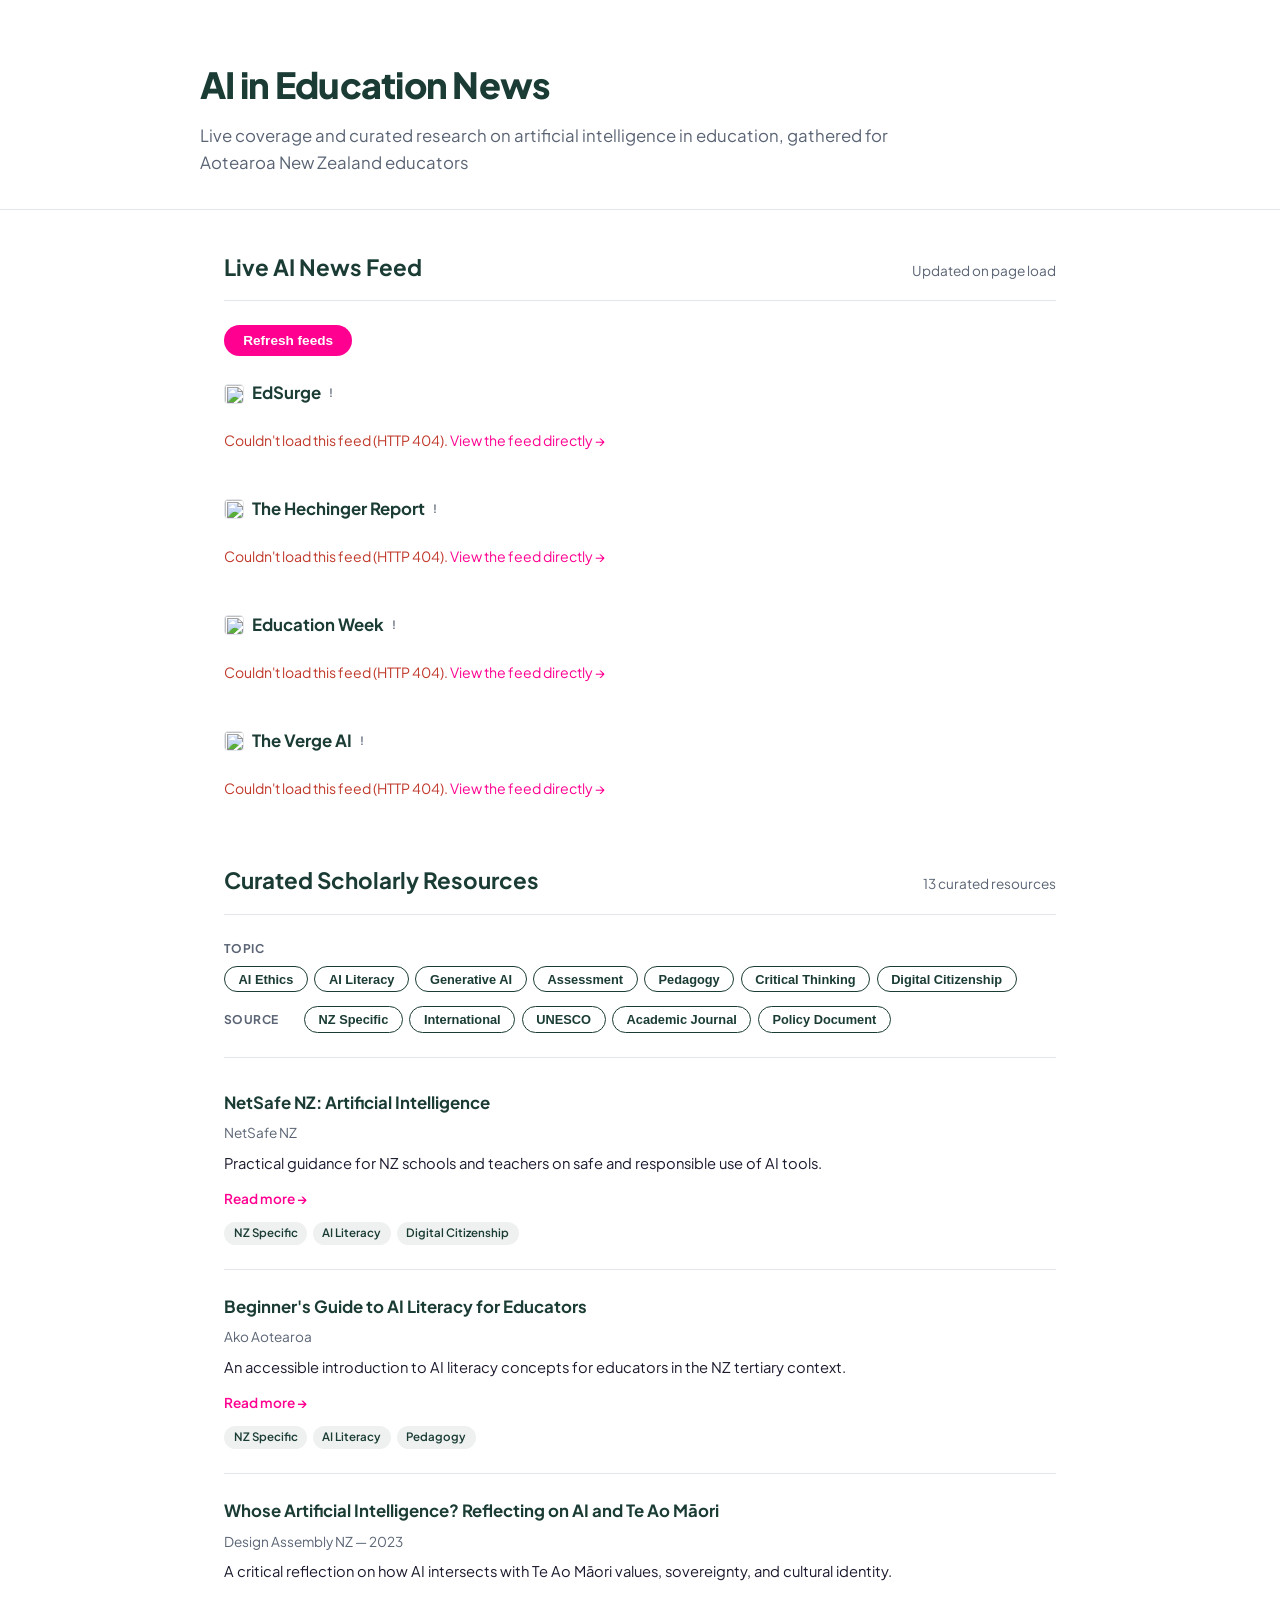
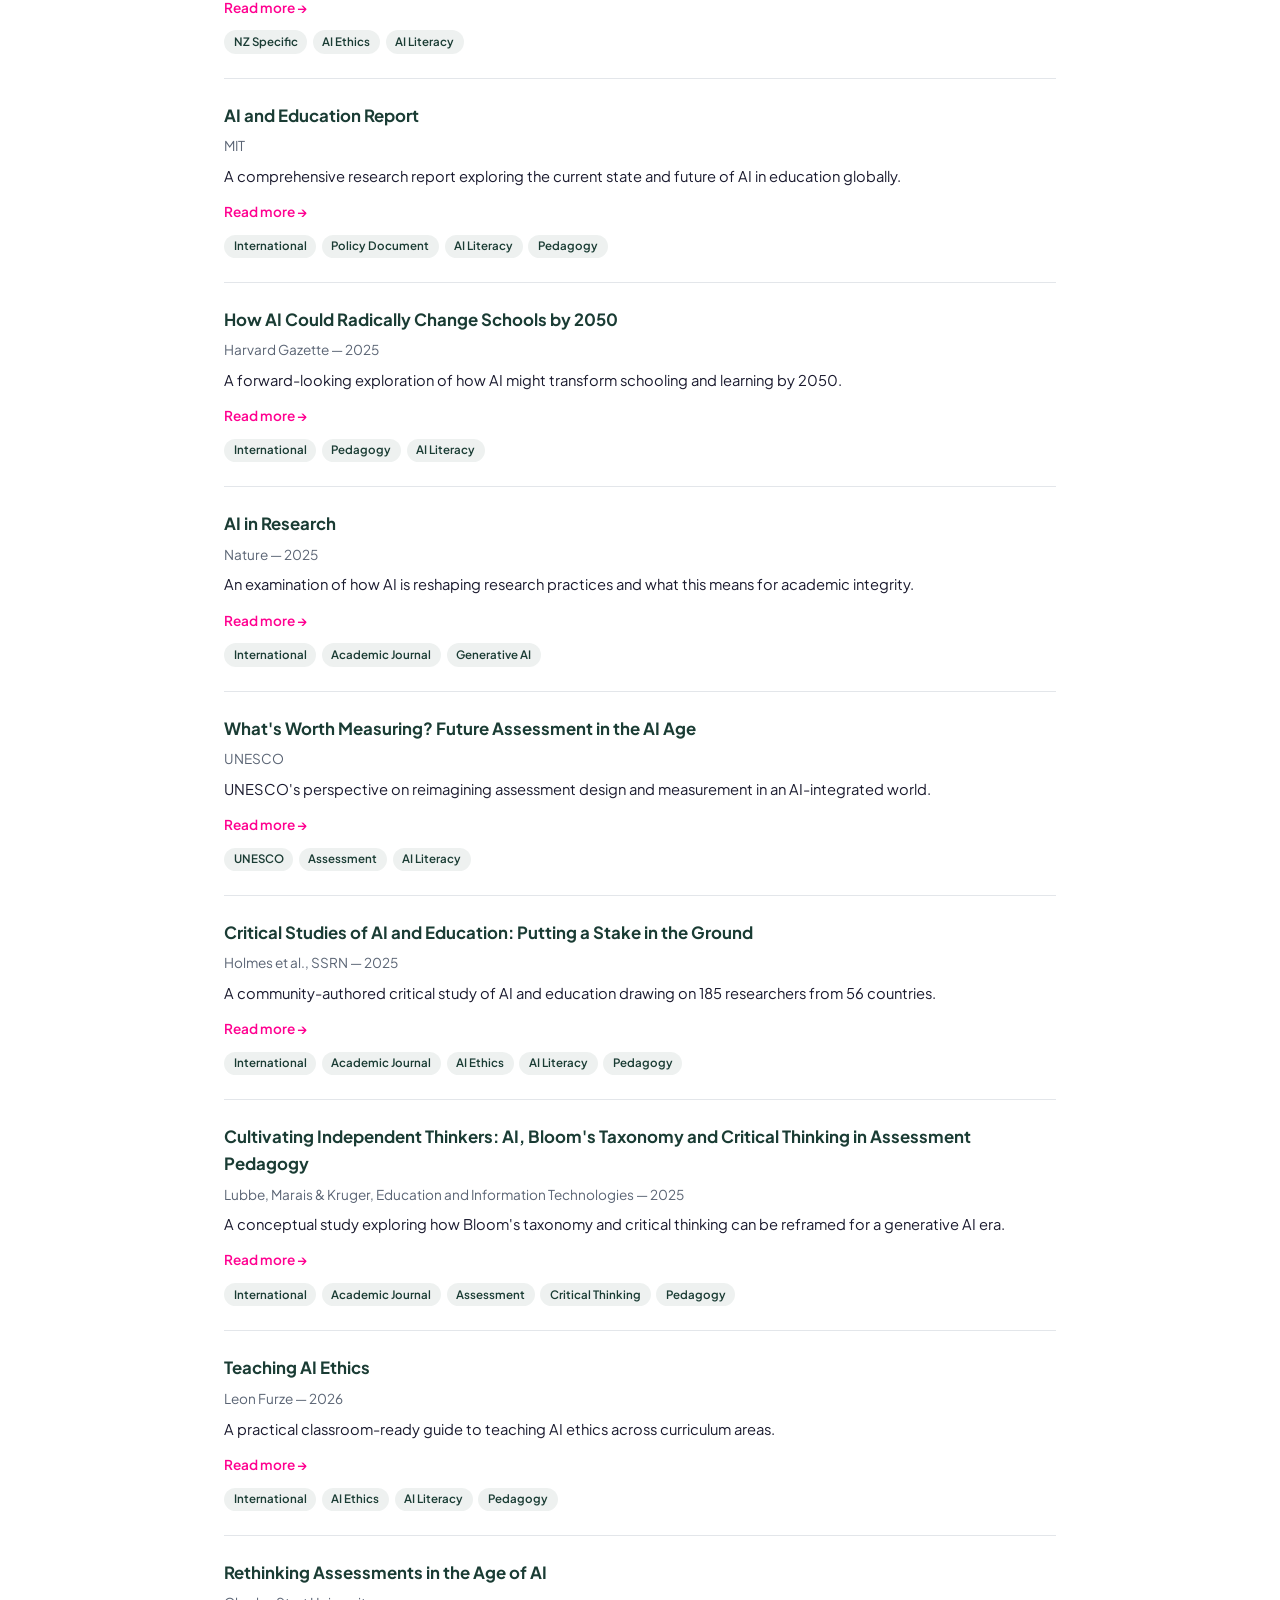
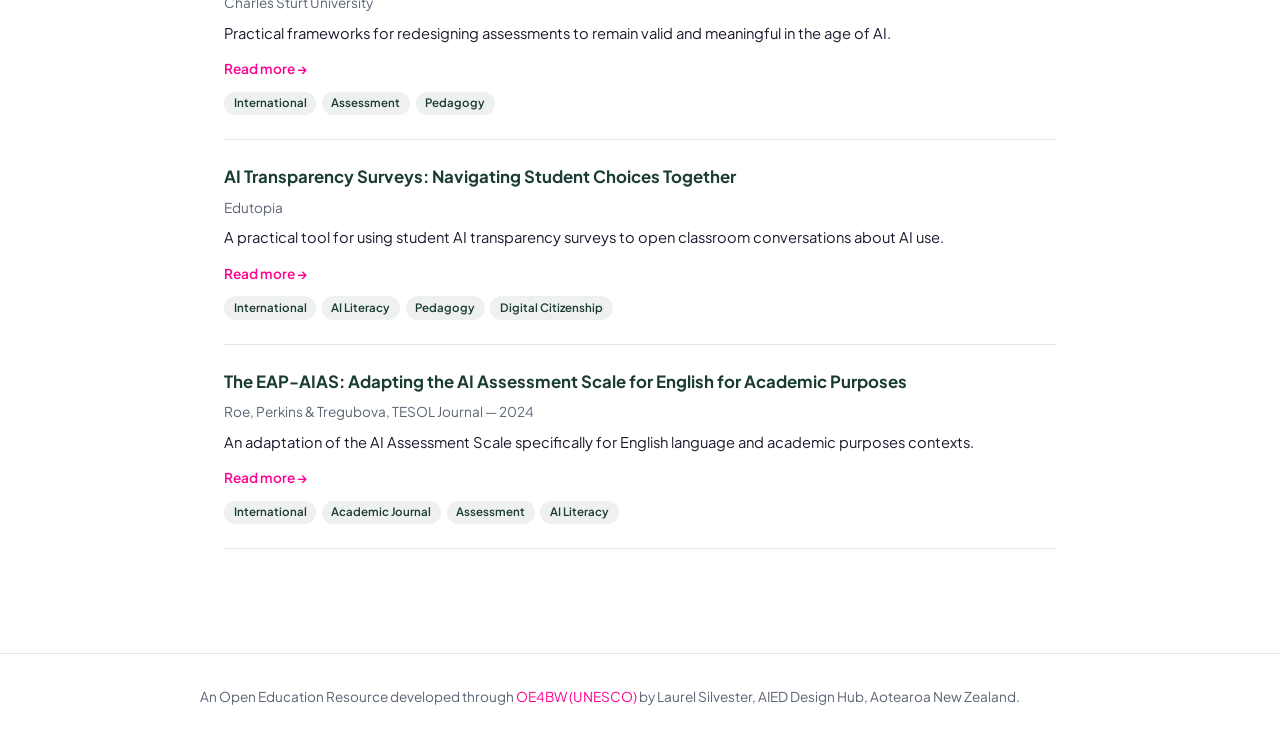
==== commit df92928a: "Replace broken rss2json proxy with server-side Netlify feed function api.rss2json.com now sits behin" ====
--- a/ai-news.html
+++ b/ai-news.html
@@ -408,14 +408,14 @@
   </footer>
 
   <script>
-    const RSS2JSON_ENDPOINT = "https://api.rss2json.com/v1/api.json?rss_url=";
+    const FEED_ENDPOINT = "/.netlify/functions/fetch-feed?source=";
     const ARTICLES_PER_SOURCE = 5;
 
     const FEEDS = [
-      { name: "EdSurge", url: "https://www.edsurge.com/articles_rss", domain: "edsurge.com" },
-      { name: "The Hechinger Report", url: "https://hechingerreport.org/feed/", domain: "hechingerreport.org" },
-      { name: "Education Week", url: "https://www.edweek.org/feed.rss", domain: "edweek.org" },
-      { name: "The Verge AI", url: "https://www.theverge.com/rss/ai-artificial-intelligence/index.xml", domain: "theverge.com" }
+      { name: "EdSurge", slug: "edsurge", url: "https://www.edsurge.com/articles_rss", domain: "edsurge.com" },
+      { name: "The Hechinger Report", slug: "hechinger", url: "https://hechingerreport.org/feed/", domain: "hechingerreport.org" },
+      { name: "Education Week", slug: "edweek", url: "https://www.edweek.org/feed.rss", domain: "edweek.org" },
+      { name: "The Verge AI", slug: "theverge", url: "https://www.theverge.com/rss/ai-artificial-intelligence/index.xml", domain: "theverge.com" }
     ];
 
     const container = document.getElementById("feeds-container");
@@ -455,7 +455,7 @@
       const countEl = group.querySelector("[data-count]");
 
       try {
-        const apiUrl = RSS2JSON_ENDPOINT + encodeURIComponent(source.url);
+        const apiUrl = FEED_ENDPOINT + encodeURIComponent(source.slug);
         const res = await fetch(apiUrl);
         if (!res.ok) throw new Error(`HTTP ${res.status}`);
         const data = await res.json();
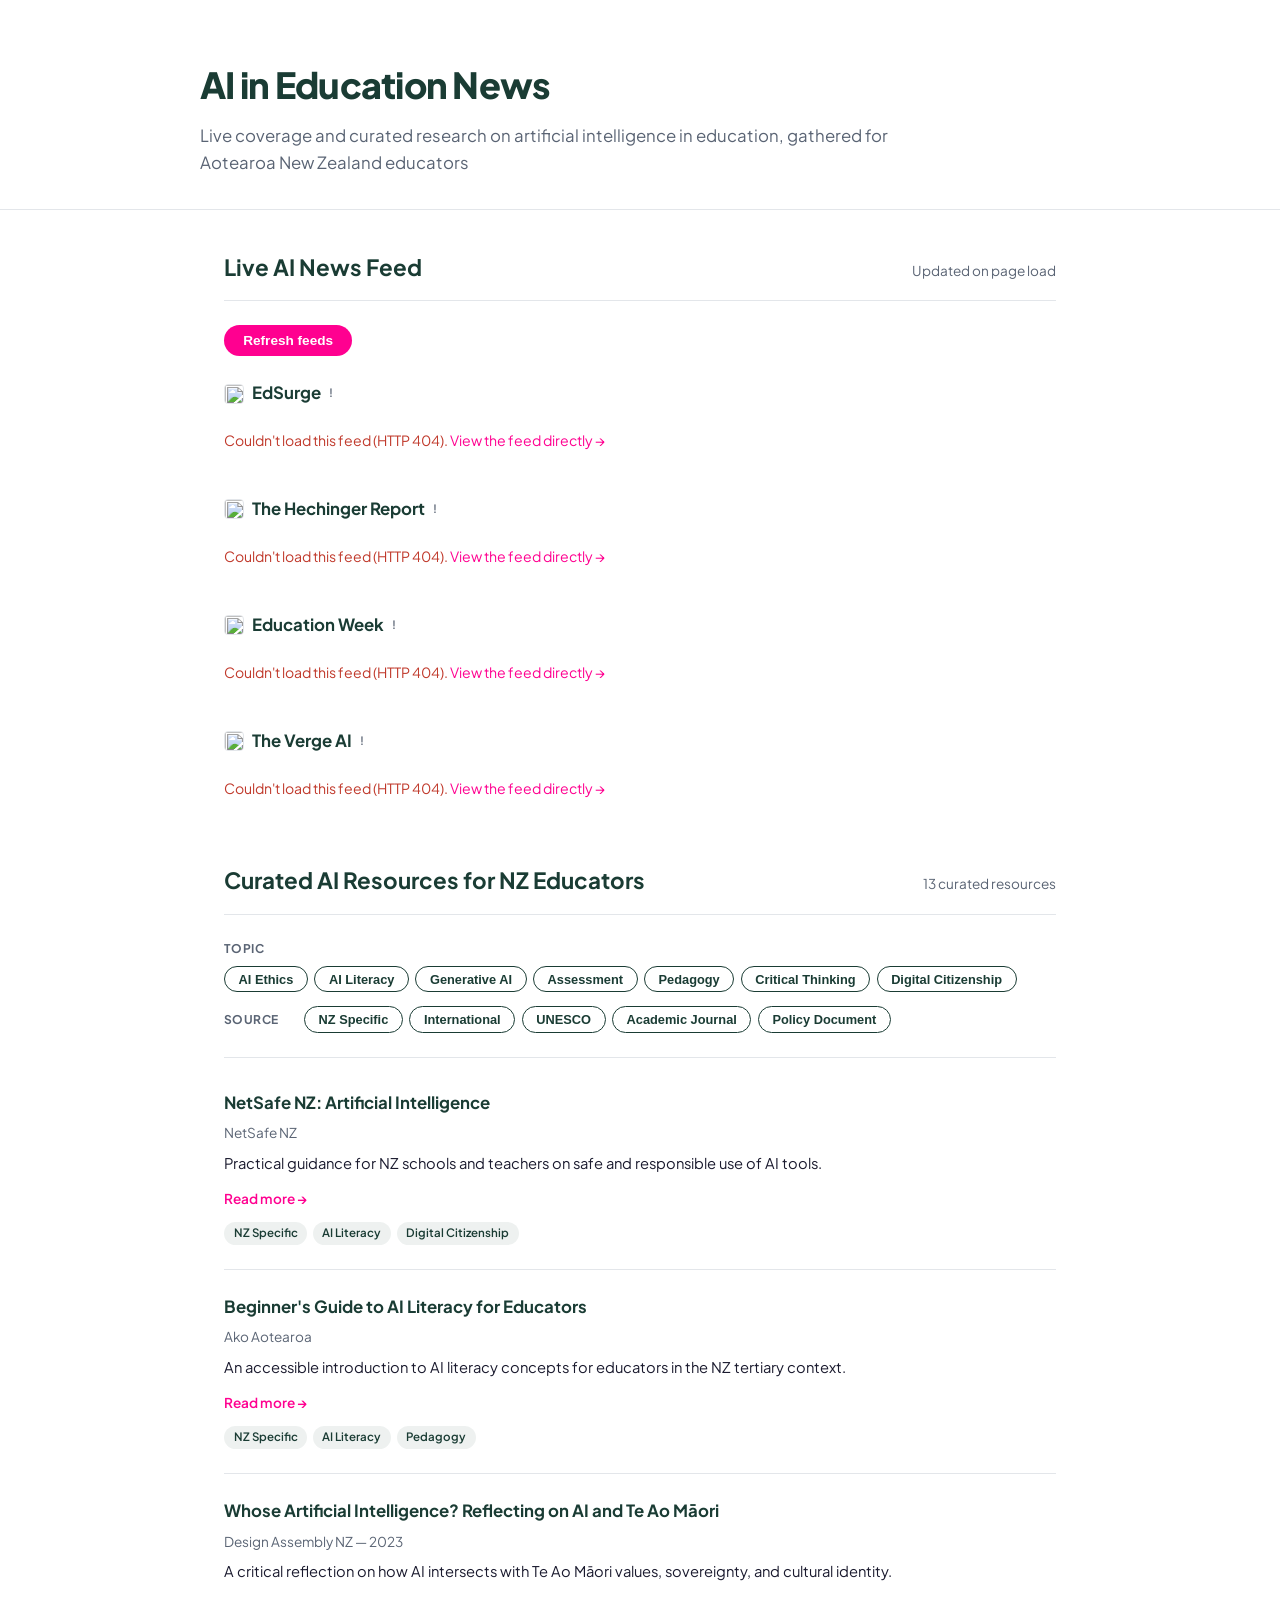
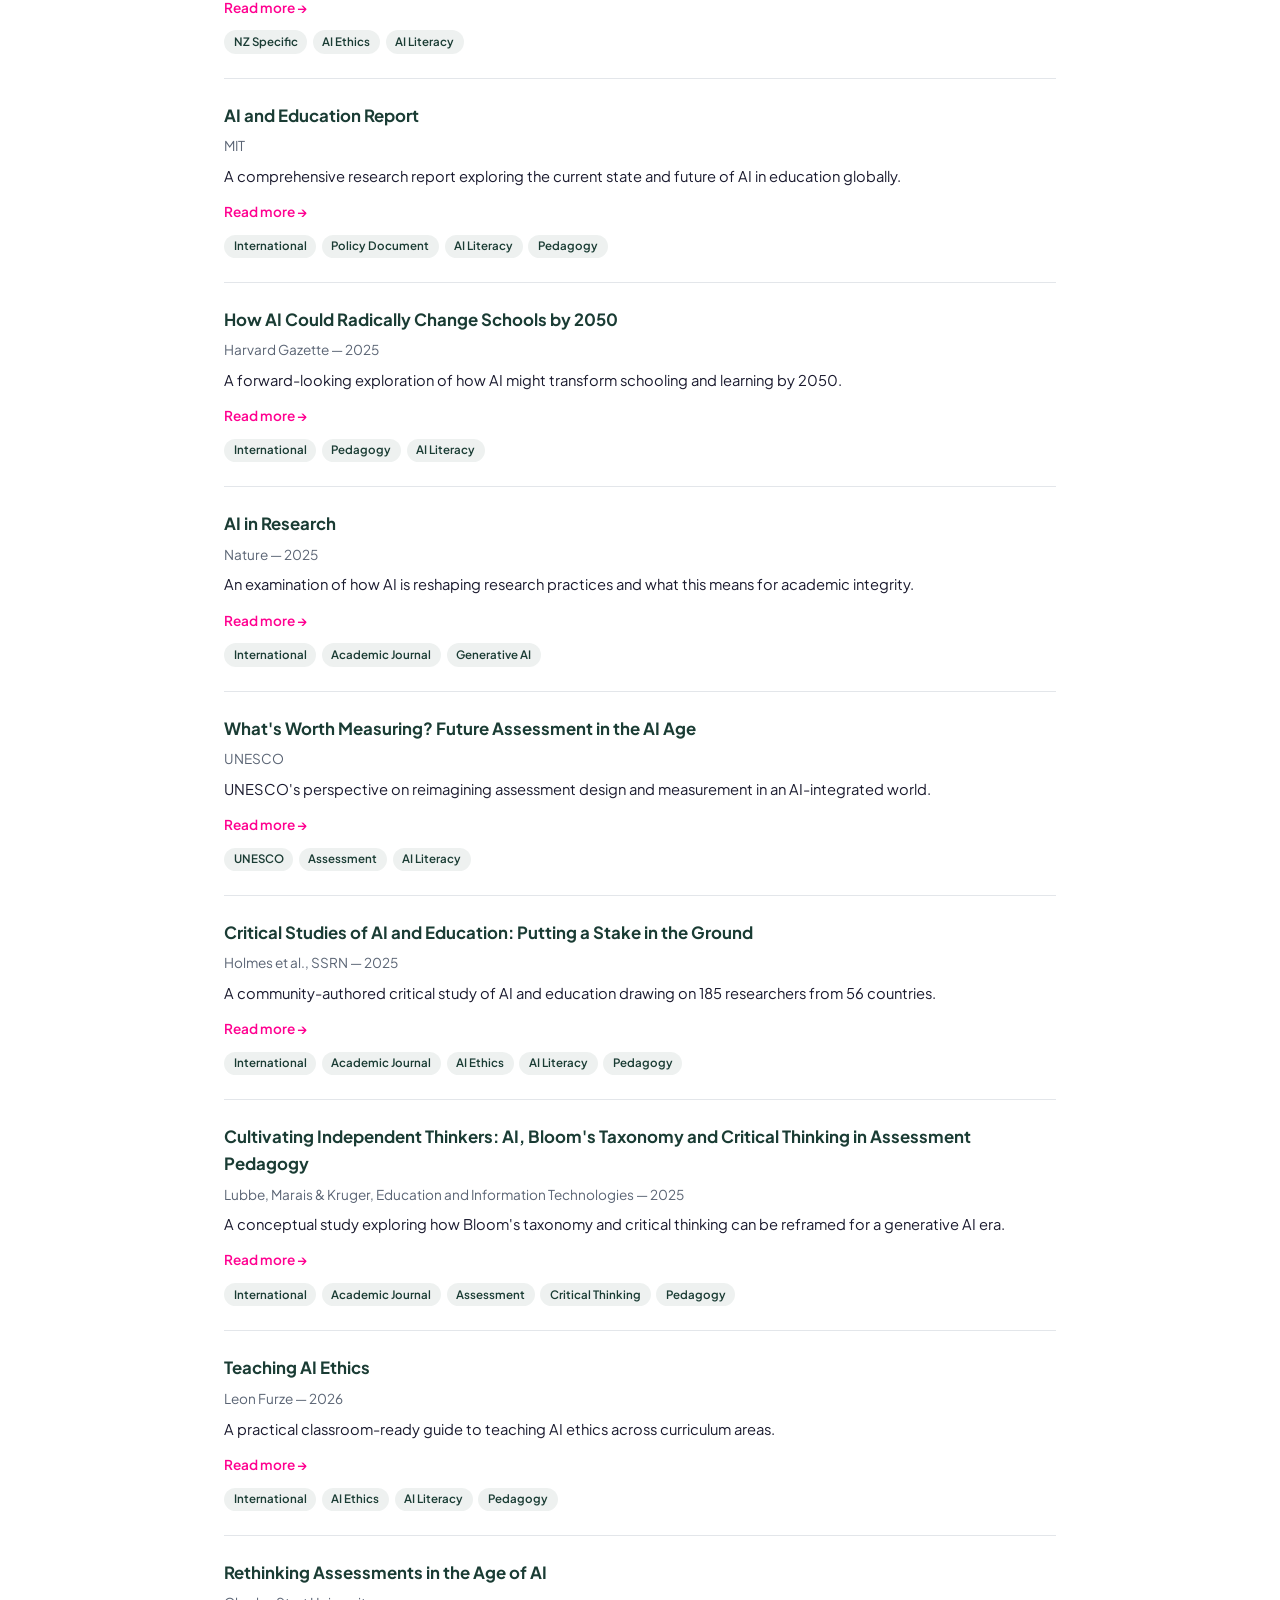
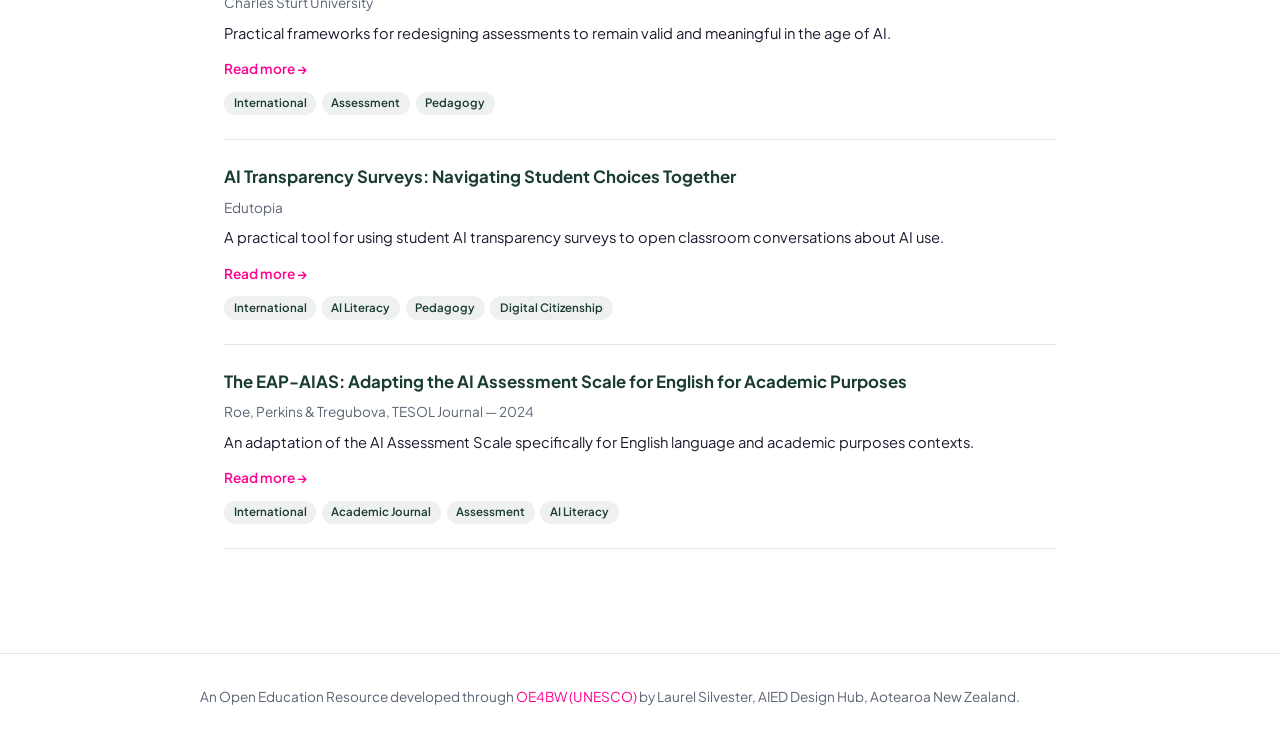
==== commit cc51a77b: "Rename scholarly resources heading to Curated AI Resources for NZ Educators Co-Authored-By: Claude S" ====
--- a/ai-news.html
+++ b/ai-news.html
@@ -380,7 +380,7 @@
 
     <section class="block" aria-label="Curated scholarly resources">
       <div class="block-header">
-        <h2>Curated Scholarly Resources</h2>
+        <h2>Curated AI Resources for NZ Educators</h2>
         <span class="block-sub">13 curated resources</span>
       </div>
       <div class="tag-filter-bar" aria-label="Filter resources by tag">
